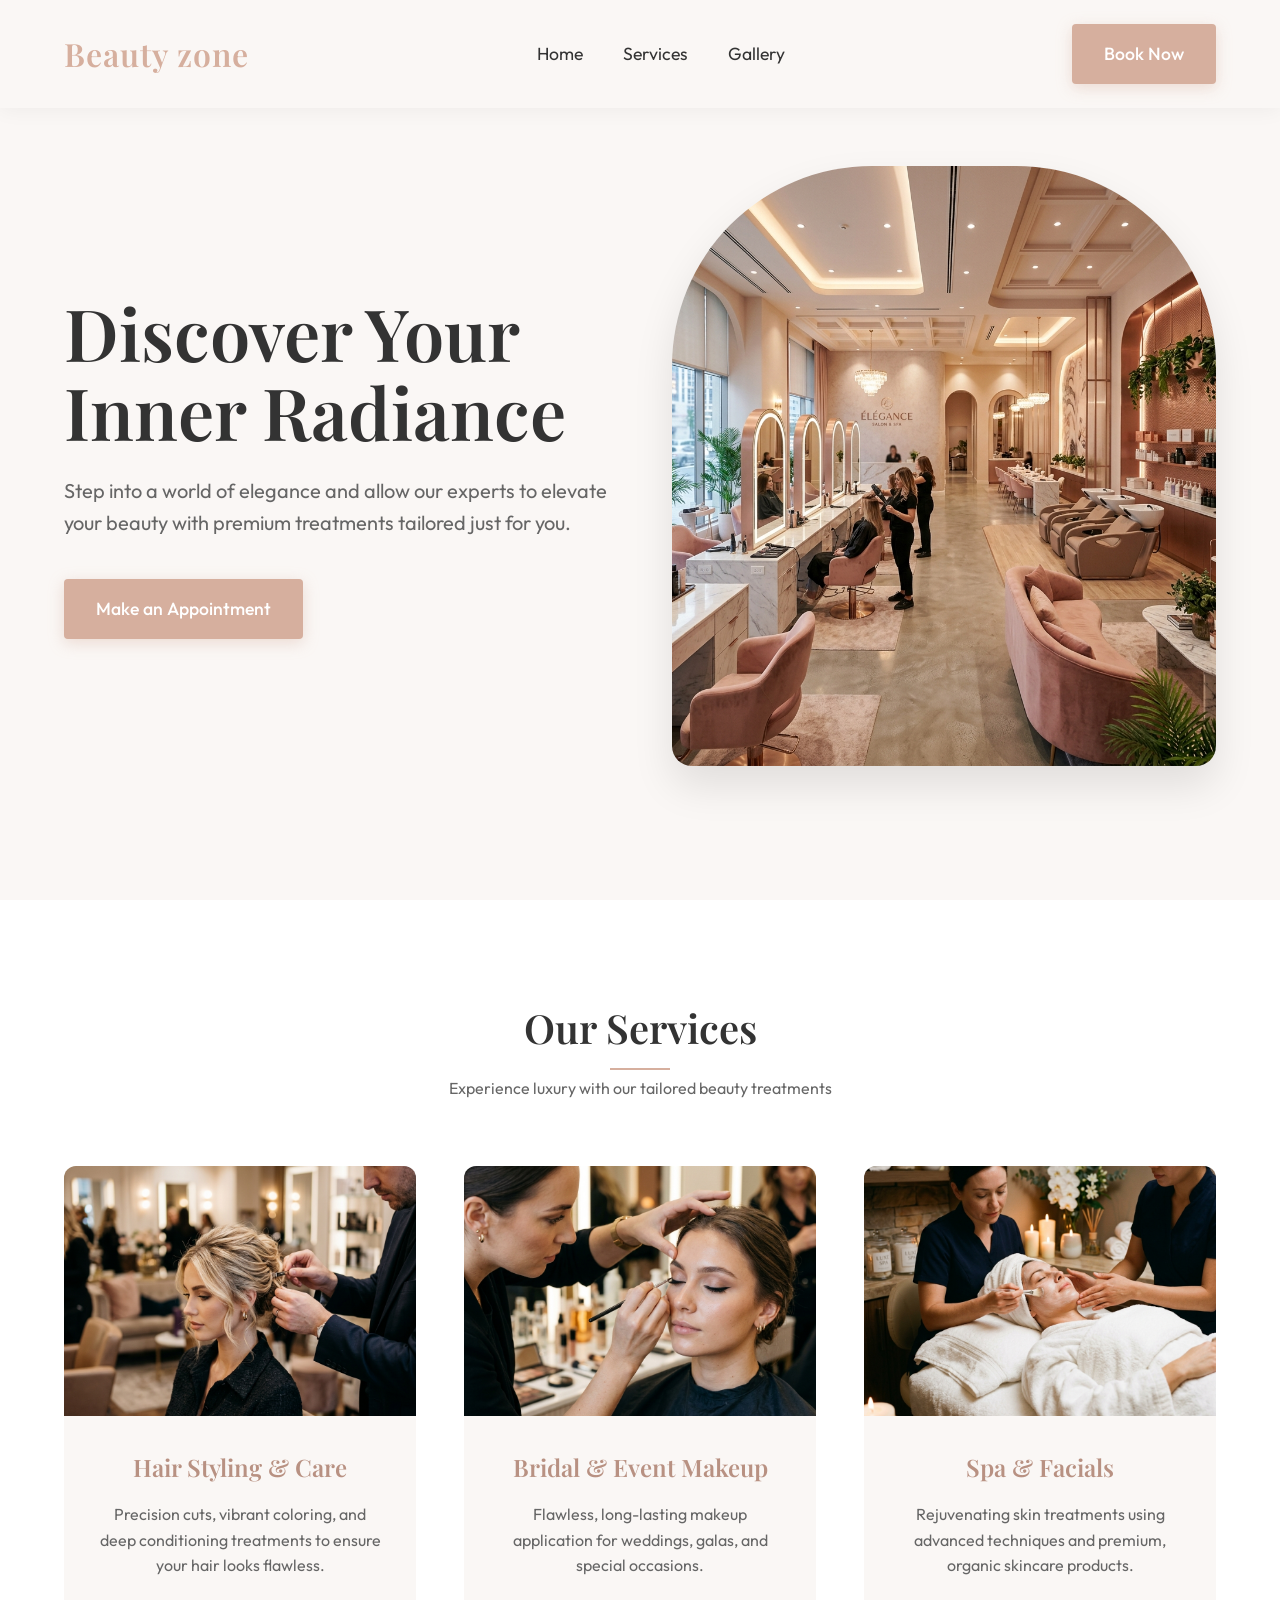
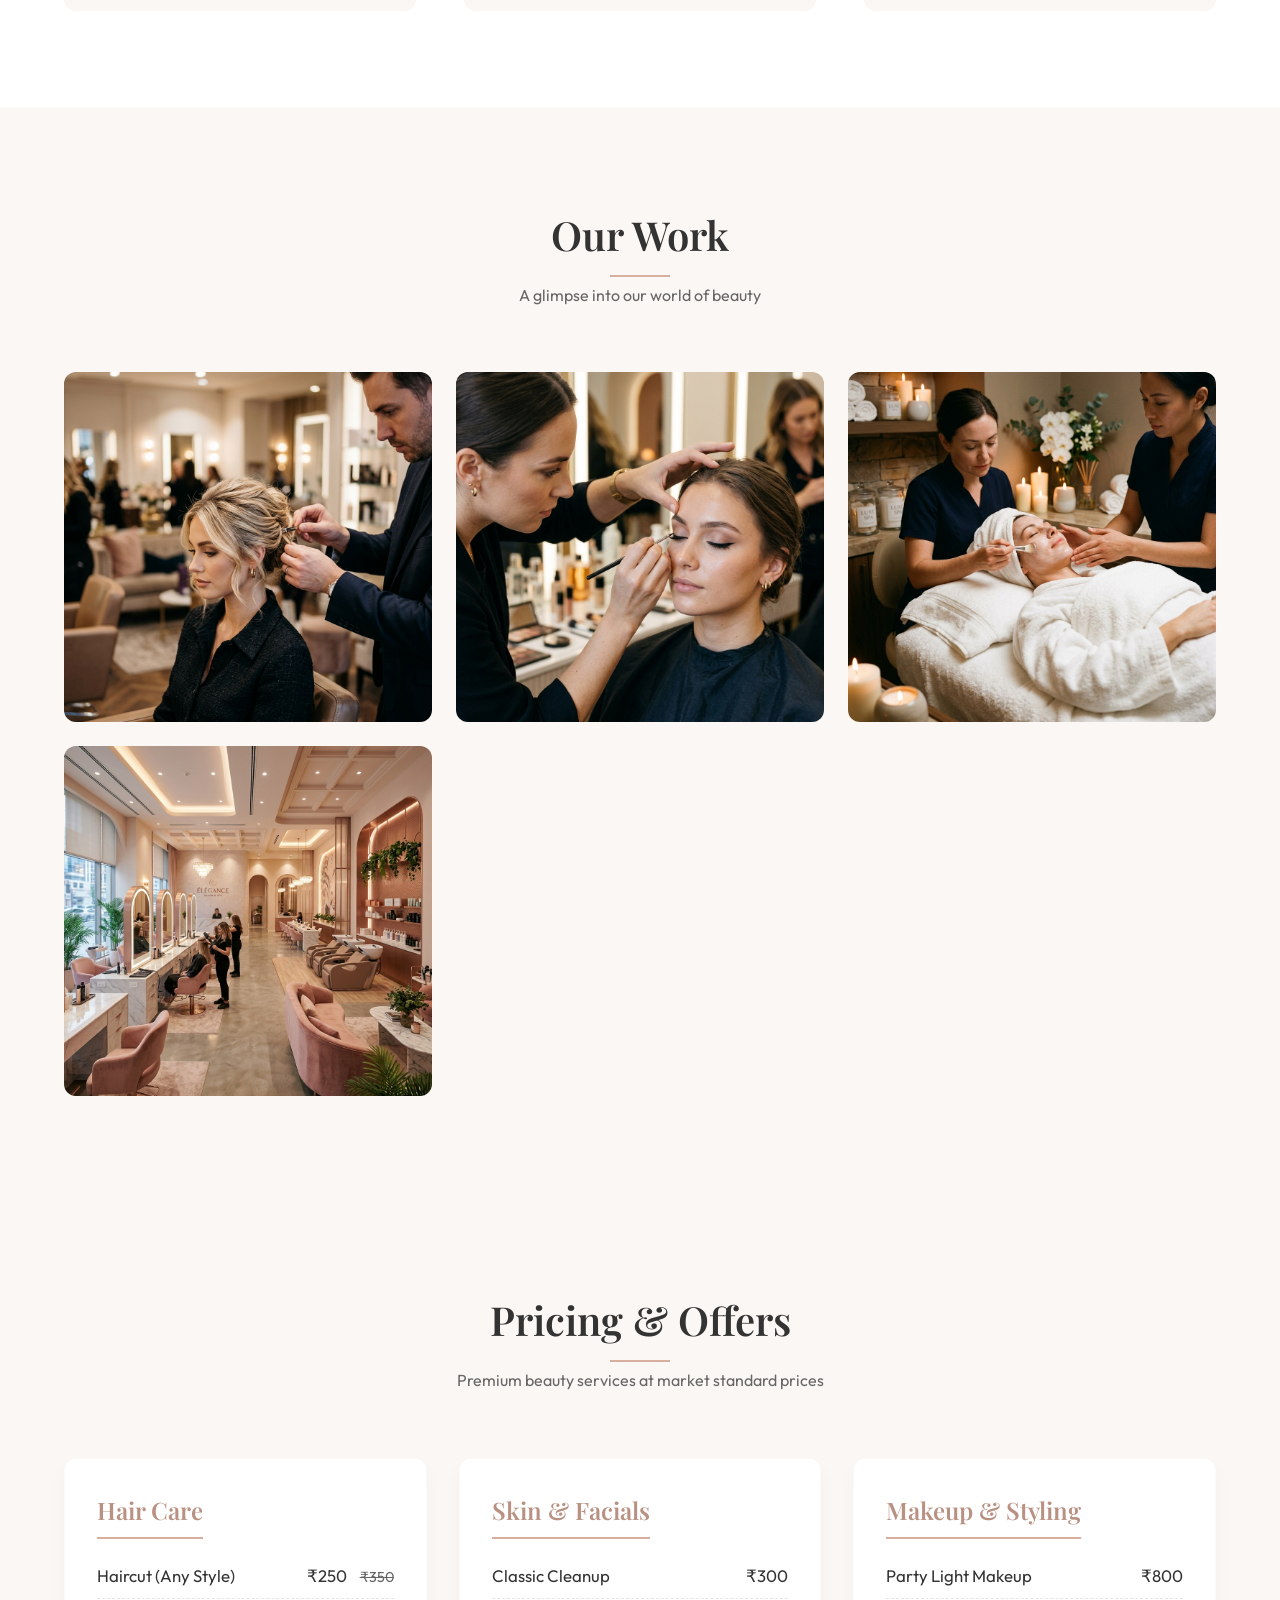
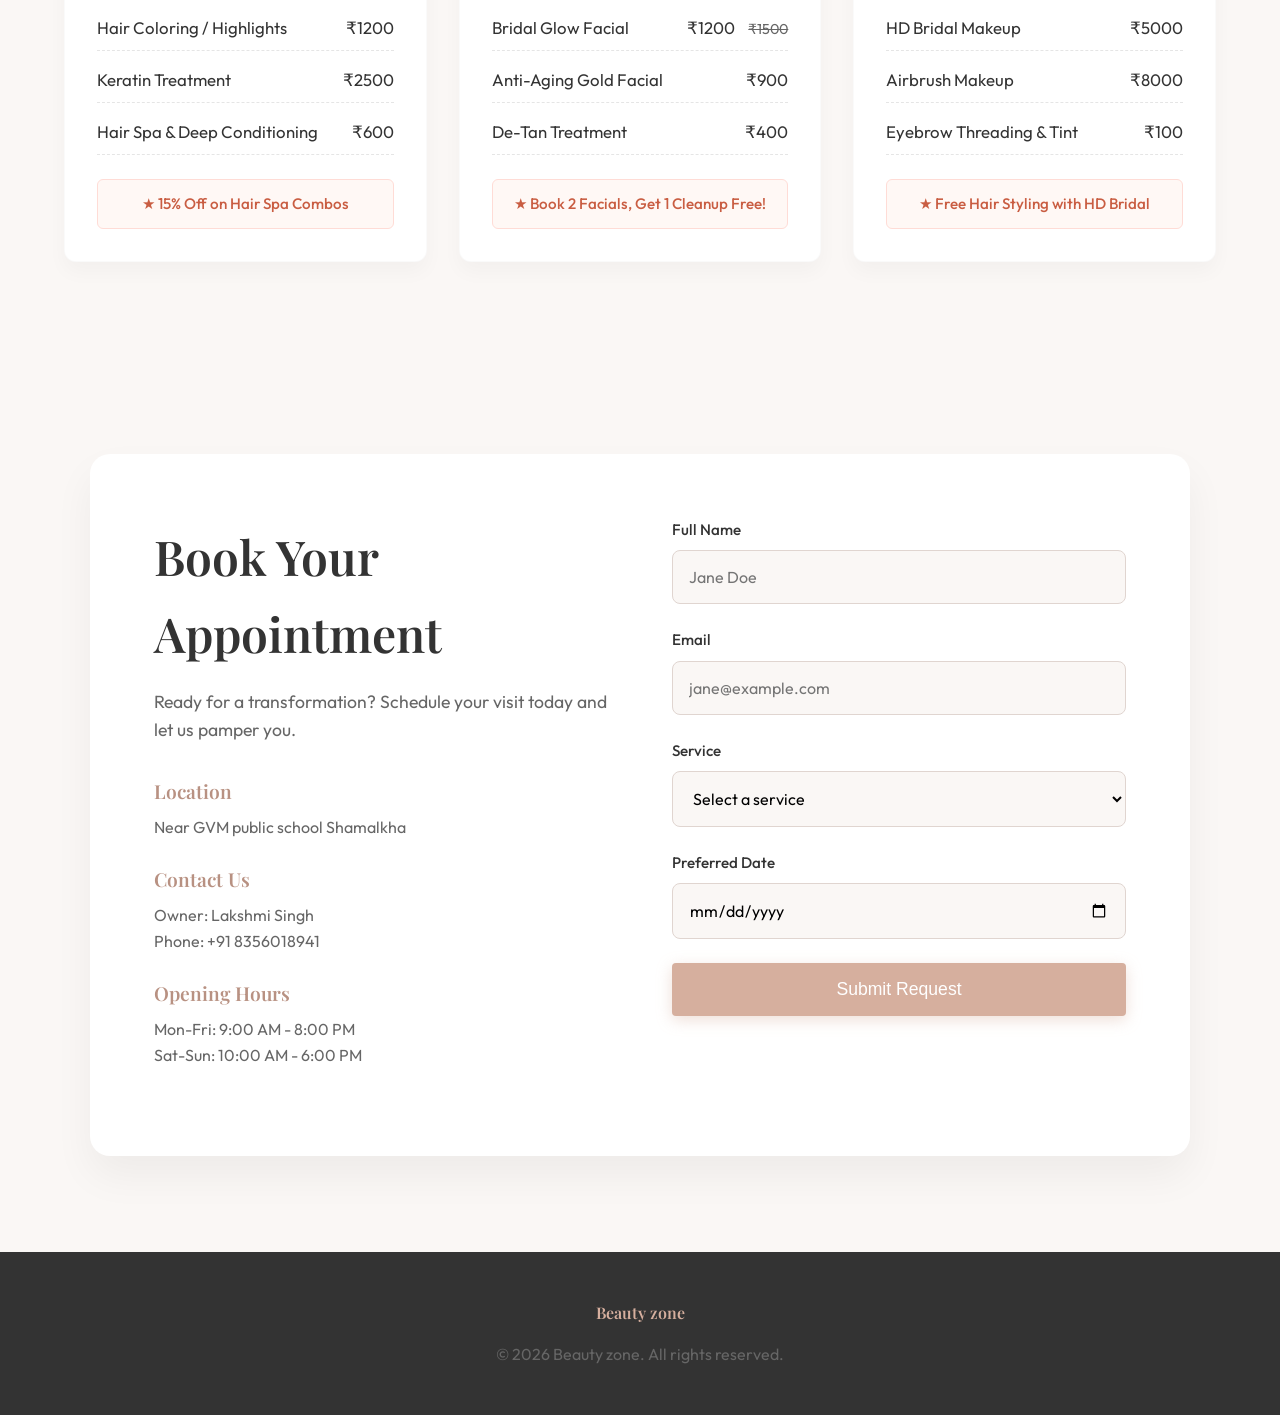
==== index.html @ b39329dd "first change" ====
<!DOCTYPE html>
<html lang="en">
<head>
    <meta charset="UTF-8">
    <meta name="viewport" content="width=device-width, initial-scale=1.0">
    <title>Beauty zone | Luxury Beauty Parlor</title>
    <meta name="description" content="Beauty zone is a premium beauty parlor offering world-class hair, makeup, and spa services in a luxurious, relaxing atmosphere.">
    <!-- Google Fonts -->
    <link rel="preconnect" href="https://fonts.googleapis.com">
    <link rel="preconnect" href="https://fonts.gstatic.com" crossorigin>
    <link href="https://fonts.googleapis.com/css2?family=Playfair+Display:wght@400;600;700&family=Outfit:wght@300;400;500;600&display=swap" rel="stylesheet">
    <link rel="stylesheet" href="styles.css">
</head>
<body>
    <!-- Navbar -->
    <header class="navbar">
        <div class="logo">Beauty zone</div>
        <nav>
            <ul class="nav-links">
                <li><a href="#home">Home</a></li>
                <li><a href="#services">Services</a></li>
                <li><a href="#gallery">Gallery</a></li>
            </ul>
        </nav>
        <a href="#booking" class="btn-primary">Book Now</a>
    </header>

    <!-- Hero Section -->
    <section id="home" class="hero">
        <div class="hero-content">
            <h1 class="fade-in">Discover Your <br> Inner Radiance</h1>
            <p class="fade-in delay-1">Step into a world of elegance and allow our experts to elevate your beauty with premium treatments tailored just for you.</p>
            <a href="#booking" class="btn-primary fade-in delay-2">Make an Appointment</a>
        </div>
        <div class="hero-image fade-in delay-3">
            <img src="assets/hero_parlor.png" alt="Luxurious Beauty Parlor Interior">
        </div>
    </section>

    <!-- Services Section -->
    <section id="services" class="services">
        <div class="section-title">
            <h2>Our Services</h2>
            <p>Experience luxury with our tailored beauty treatments</p>
        </div>
        
        <div class="services-grid">
            <div class="service-card">
                <div class="card-image">
                    <img src="assets/service_hair.png" alt="Hair Styling">
                </div>
                <div class="card-content">
                    <h3>Hair Styling & Care</h3>
                    <p>Precision cuts, vibrant coloring, and deep conditioning treatments to ensure your hair looks flawless.</p>
                </div>
            </div>

            <div class="service-card">
                <div class="card-image">
                    <img src="assets/service_makeup.png" alt="Professional Makeup">
                </div>
                <div class="card-content">
                    <h3>Bridal & Event Makeup</h3>
                    <p>Flawless, long-lasting makeup application for weddings, galas, and special occasions.</p>
                </div>
            </div>

            <div class="service-card">
                <div class="card-image">
                    <img src="assets/service_facial.png" alt="Spa & Facials">
                </div>
                <div class="card-content">
                    <h3>Spa & Facials</h3>
                    <p>Rejuvenating skin treatments using advanced techniques and premium, organic skincare products.</p>
                </div>
            </div>
        </div>
    </section>

    <!-- Gallery Section -->
    <section id="gallery" class="gallery">
        <div class="section-title">
            <h2>Our Work</h2>
            <p>A glimpse into our world of beauty</p>
        </div>
        <div class="gallery-grid">
            <div class="gallery-item"><img src="assets/service_hair.png" alt="Hair work 1"></div>
            <div class="gallery-item"><img src="assets/service_makeup.png" alt="Makeup work 1"></div>
            <div class="gallery-item"><img src="assets/service_facial.png" alt="Facial work 1"></div>
            <div class="gallery-item"><img src="assets/hero_parlor.png" alt="Parlor atmosphere"></div>
        </div>
    </section>

    <!-- Pricing Section -->
    <section id="pricing" class="pricing">
        <div class="section-title">
            <h2>Pricing & Offers</h2>
            <p>Premium beauty services at market standard prices</p>
        </div>
        
        <div class="pricing-container">
            <div class="pricing-card">
                <h3>Hair Care</h3>
                <ul class="price-list">
                    <li><span>Haircut (Any Style)</span> <span>₹250 <del>₹350</del></span></li>
                    <li><span>Hair Coloring / Highlights</span> <span>₹1200</span></li>
                    <li><span>Keratin Treatment</span> <span>₹2500</span></li>
                    <li><span>Hair Spa & Deep Conditioning</span> <span>₹600</span></li>
                </ul>
                <div class="offer">★ 15% Off on Hair Spa Combos</div>
            </div>

            <div class="pricing-card">
                <h3>Skin & Facials</h3>
                <ul class="price-list">
                    <li><span>Classic Cleanup</span> <span>₹300</span></li>
                    <li><span>Bridal Glow Facial</span> <span>₹1200 <del>₹1500</del></span></li>
                    <li><span>Anti-Aging Gold Facial</span> <span>₹900</span></li>
                    <li><span>De-Tan Treatment</span> <span>₹400</span></li>
                </ul>
                <div class="offer">★ Book 2 Facials, Get 1 Cleanup Free!</div>
            </div>

            <div class="pricing-card">
                <h3>Makeup & Styling</h3>
                <ul class="price-list">
                    <li><span>Party Light Makeup</span> <span>₹800</span></li>
                    <li><span>HD Bridal Makeup</span> <span>₹5000</span></li>
                    <li><span>Airbrush Makeup</span> <span>₹8000</span></li>
                    <li><span>Eyebrow Threading & Tint</span> <span>₹100</span></li>
                </ul>
                <div class="offer">★ Free Hair Styling with HD Bridal</div>
            </div>
        </div>
    </section>

    <!-- Booking Section -->
    <section id="booking" class="booking">
        <div class="booking-container">
            <div class="booking-info">
                <h2>Book Your <br> Appointment</h2>
                <p>Ready for a transformation? Schedule your visit today and let us pamper you.</p>
                
                <div class="info-block">
                    <h4>Location</h4>
                    <p>Near GVM public school Shamalkha</p>
                </div>
                
                <div class="info-block">
                    <h4>Contact Us</h4>
                    <p>Owner: Lakshmi Singh</p>
                    <p>Phone: +91 8356018941</p>
                </div>

                <div class="info-block">
                    <h4>Opening Hours</h4>
                    <p>Mon-Fri: 9:00 AM - 8:00 PM</p>
                    <p>Sat-Sun: 10:00 AM - 6:00 PM</p>
                </div>
            </div>
            
            <form class="booking-form" onsubmit="event.preventDefault(); alert('Booking requested!');">
                <div class="form-group">
                    <label for="name">Full Name</label>
                    <input type="text" id="name" required placeholder="Jane Doe">
                </div>
                <div class="form-group">
                    <label for="email">Email</label>
                    <input type="email" id="email" required placeholder="jane@example.com">
                </div>
                <div class="form-group">
                    <label for="service">Service</label>
                    <select id="service" required>
                        <option value="">Select a service</option>
                        <option value="hair">Hair Styling</option>
                        <option value="makeup">Makeup Artistry</option>
                        <option value="facial">Spa & Facial</option>
                    </select>
                </div>
                <div class="form-group">
                    <label for="date">Preferred Date</label>
                    <input type="date" id="date" required>
                </div>
                <button type="submit" class="btn-primary btn-full">Submit Request</button>
            </form>
        </div>
    </section>

    <!-- Footer -->
    <footer>
        <div class="footer-content">
            <div class="logo">Beauty zone</div>
            <p>&copy; 2026 Beauty zone. All rights reserved.</p>
        </div>
    </footer>

    <script src="script.js"></script>
</body>
</html>
---- styles.css ----
:root {
    --bg-color: #faf7f5;
    --text-primary: #333333;
    --text-secondary: #666666;
    --accent-color: #d6af9e; /* Elegant blush / rose gold */
    --accent-dark: #b89182;
    --white: #ffffff;
    --font-heading: 'Playfair Display', serif;
    --font-body: 'Outfit', sans-serif;
    --transition: all 0.4s cubic-bezier(0.25, 0.8, 0.25, 1);
}

* {
    margin: 0;
    padding: 0;
    box-sizing: border-box;
}

html {
    scroll-behavior: smooth;
    font-size: 16px;
}

body {
    font-family: var(--font-body);
    background-color: var(--bg-color);
    color: var(--text-primary);
    line-height: 1.6;
    overflow-x: hidden;
}

h1, h2, h3, h4, .logo {
    font-family: var(--font-heading);
    font-weight: 600;
}

p {
    color: var(--text-secondary);
}

a {
    text-decoration: none;
    color: inherit;
    transition: var(--transition);
}

img {
    max-width: 100%;
    height: auto;
    object-fit: cover;
    display: block;
}

/* Utilities */
.btn-primary {
    display: inline-block;
    background-color: var(--accent-color);
    color: var(--white);
    padding: 1rem 2rem;
    font-size: 1.1rem;
    font-weight: 500;
    border: none;
    border-radius: 4px;
    cursor: pointer;
    transition: var(--transition);
    text-align: center;
    box-shadow: 0 4px 15px rgba(214, 175, 158, 0.4);
}

.btn-primary:hover {
    background-color: var(--accent-dark);
    transform: translateY(-2px);
    box-shadow: 0 6px 20px rgba(214, 175, 158, 0.6);
}

.btn-full {
    width: 100%;
}

.section-title {
    text-align: center;
    margin-bottom: 4rem;
}

.section-title h2 {
    font-size: 2.5rem;
    margin-bottom: 1rem;
    position: relative;
    display: inline-block;
}

.section-title h2::after {
    content: '';
    position: absolute;
    bottom: -10px;
    left: 50%;
    transform: translateX(-50%);
    width: 60px;
    height: 2px;
    background-color: var(--accent-color);
}

section {
    padding: 6rem 5%;
}

/* Navbar */
.navbar {
    display: flex;
    justify-content: space-between;
    align-items: center;
    padding: 1.5rem 5%;
    position: fixed;
    top: 0;
    left: 0;
    width: 100%;
    background-color: rgba(250, 247, 245, 0.95);
    backdrop-filter: blur(10px);
    z-index: 1000;
    box-shadow: 0 2px 20px rgba(0, 0, 0, 0.05);
    transition: var(--transition);
}

.navbar .logo {
    font-size: 2rem;
    color: var(--accent-color);
    letter-spacing: 1px;
}

.nav-links {
    list-style: none;
    display: flex;
    gap: 2.5rem;
}

.nav-links a {
    font-size: 1.1rem;
    font-weight: 400;
    position: relative;
}

.nav-links a::after {
    content: '';
    position: absolute;
    width: 0;
    height: 2px;
    bottom: -5px;
    left: 0;
    background-color: var(--accent-color);
    transition: var(--transition);
}

.nav-links a:hover::after {
    width: 100%;
}

/* Hero Section */
.hero {
    min-height: 100vh;
    display: flex;
    align-items: center;
    justify-content: space-between;
    padding-top: 8rem;
    gap: 4rem;
}

.hero-content {
    flex: 1;
    max-width: 600px;
}

.hero-content h1 {
    font-size: 4.5rem;
    line-height: 1.1;
    margin-bottom: 1.5rem;
    color: var(--text-primary);
}

.hero-content p {
    font-size: 1.25rem;
    margin-bottom: 2.5rem;
}

.hero-image {
    flex: 1;
    height: 600px;
    border-radius: 200px 200px 20px 20px;
    overflow: hidden;
    box-shadow: 0 20px 40px rgba(0,0,0,0.1);
}

.hero-image img {
    width: 100%;
    height: 100%;
}

/* Services */
.services {
    background-color: var(--white);
}

.services-grid {
    display: grid;
    grid-template-columns: repeat(auto-fit, minmax(300px, 1fr));
    gap: 3rem;
    max-width: 1200px;
    margin: 0 auto;
}

.service-card {
    background: var(--bg-color);
    border-radius: 12px;
    overflow: hidden;
    transition: var(--transition);
    opacity: 0;
    transform: translateY(40px);
}

.service-card.visible {
    opacity: 1;
    transform: translateY(0);
}

.service-card:hover {
    transform: translateY(-10px);
    box-shadow: 0 15px 30px rgba(0,0,0,0.08);
}

.card-image {
    height: 250px;
    overflow: hidden;
}

.card-image img {
    width: 100%;
    height: 100%;
    transition: transform 0.6s ease;
}

.service-card:hover .card-image img {
    transform: scale(1.05);
}

.card-content {
    padding: 2rem;
    text-align: center;
}

.card-content h3 {
    font-size: 1.5rem;
    margin-bottom: 1rem;
    color: var(--accent-dark);
}

/* Gallery */
.gallery-grid {
    display: grid;
    grid-template-columns: repeat(auto-fit, minmax(280px, 1fr));
    gap: 1.5rem;
    max-width: 1200px;
    margin: 0 auto;
}

.gallery-item {
    height: 350px;
    border-radius: 12px;
    overflow: hidden;
    position: relative;
    cursor: pointer;
    opacity: 0;
    transform: translateY(40px);
}

.gallery-item.visible {
    opacity: 1;
    transform: translateY(0);
    transition: all 0.6s ease;
}

.gallery-item::after {
    content: '';
    position: absolute;
    inset: 0;
    background: rgba(0,0,0,0.2);
    opacity: 0;
    transition: var(--transition);
}

.gallery-item:hover::after {
    opacity: 1;
}

.gallery-item img {
    width: 100%;
    height: 100%;
    transition: transform 0.6s ease;
}

.gallery-item:hover img {
    transform: scale(1.1);
}

/* Booking */
.booking-container {
    display: flex;
    gap: 4rem;
    max-width: 1100px;
    margin: 0 auto;
    background: var(--white);
    padding: 4rem;
    border-radius: 20px;
    box-shadow: 0 20px 40px rgba(0,0,0,0.05);
}

.booking-info {
    flex: 1;
}

.booking-info h2 {
    font-size: 3rem;
    margin-bottom: 1rem;
}

.booking-info > p {
    margin-bottom: 2rem;
    font-size: 1.1rem;
}

.info-block {
    margin-bottom: 1.5rem;
}

.info-block h4 {
    font-size: 1.2rem;
    color: var(--accent-dark);
    margin-bottom: 0.5rem;
}

.booking-form {
    flex: 1;
    display: flex;
    flex-direction: column;
    gap: 1.5rem;
}

.form-group {
    display: flex;
    flex-direction: column;
    gap: 0.5rem;
}

.form-group label {
    font-size: 0.95rem;
    font-weight: 500;
}

.form-group input, .form-group select {
    padding: 1rem;
    border: 1px solid #e0d5d0;
    border-radius: 8px;
    font-family: var(--font-body);
    font-size: 1rem;
    background: var(--bg-color);
    outline: none;
    transition: var(--transition);
}

.form-group input:focus, .form-group select:focus {
    border-color: var(--accent-color);
    box-shadow: 0 0 0 3px rgba(214, 175, 158, 0.2);
}

/* Pricing Section */
.pricing {
    background-color: var(--bg-color);
}
.pricing-container {
    display: grid;
    grid-template-columns: repeat(auto-fit, minmax(300px, 1fr));
    gap: 2rem;
    max-width: 1200px;
    margin: 0 auto;
}
.pricing-card {
    background: var(--white);
    padding: 2rem;
    border-radius: 12px;
    box-shadow: 0 10px 20px rgba(0,0,0,0.03);
    border: 1px solid rgba(0,0,0,0.02);
    transition: var(--transition);
}
.pricing-card:hover {
    transform: translateY(-5px);
    box-shadow: 0 15px 30px rgba(0,0,0,0.08);
}
.pricing-card h3 {
    font-size: 1.5rem;
    color: var(--accent-dark);
    margin-bottom: 1.5rem;
    border-bottom: 2px solid var(--accent-color);
    padding-bottom: 0.5rem;
    display: inline-block;
}
.price-list {
    list-style: none;
    margin-bottom: 1.5rem;
}
.price-list li {
    display: flex;
    justify-content: space-between;
    margin-bottom: 1rem;
    font-size: 1.05rem;
    border-bottom: 1px dashed rgba(0,0,0,0.1);
    padding-bottom: 0.5rem;
}
.price-list li del {
    font-size: 0.9rem;
    color: var(--text-secondary);
    margin-left: 10px;
}
.offer {
    background: #fff8f5;
    color: #c95d42;
    padding: 0.75rem;
    border-radius: 6px;
    font-weight: 500;
    font-size: 0.95rem;
    text-align: center;
    border: 1px solid #ffdcd6;
}

/* Footer */
footer {
    background: var(--text-primary);
    color: var(--white);
    padding: 3rem 5%;
    text-align: center;
}

footer .logo {
    color: var(--accent-color);
    margin-bottom: 1rem;
}

/* Animations */
.fade-in {
    opacity: 0;
    transform: translateY(30px);
    transition: opacity 0.8s ease, transform 0.8s ease;
}

.fade-in.visible {
    opacity: 1;
    transform: translateY(0);
}

.delay-1 { transition-delay: 0.2s; }
.delay-2 { transition-delay: 0.4s; }
.delay-3 { transition-delay: 0.6s; }

/* Responsive Design */
@media (max-width: 900px) {
    .hero {
        flex-direction: column;
        text-align: center;
        padding-top: 10rem;
    }
    
    .hero-content h1 {
        font-size: 3.5rem;
    }
    
    .hero-image {
        width: 100%;
        height: 400px;
        border-radius: 20px;
    }
    
    .booking-container {
        flex-direction: column;
        padding: 2rem;
    }
}

@media (max-width: 600px) {
    .nav-links {
        display: none; /* In a real app we'd add a hamburger menu */
    }
    
    .section-title h2 {
        font-size: 2rem;
    }
}
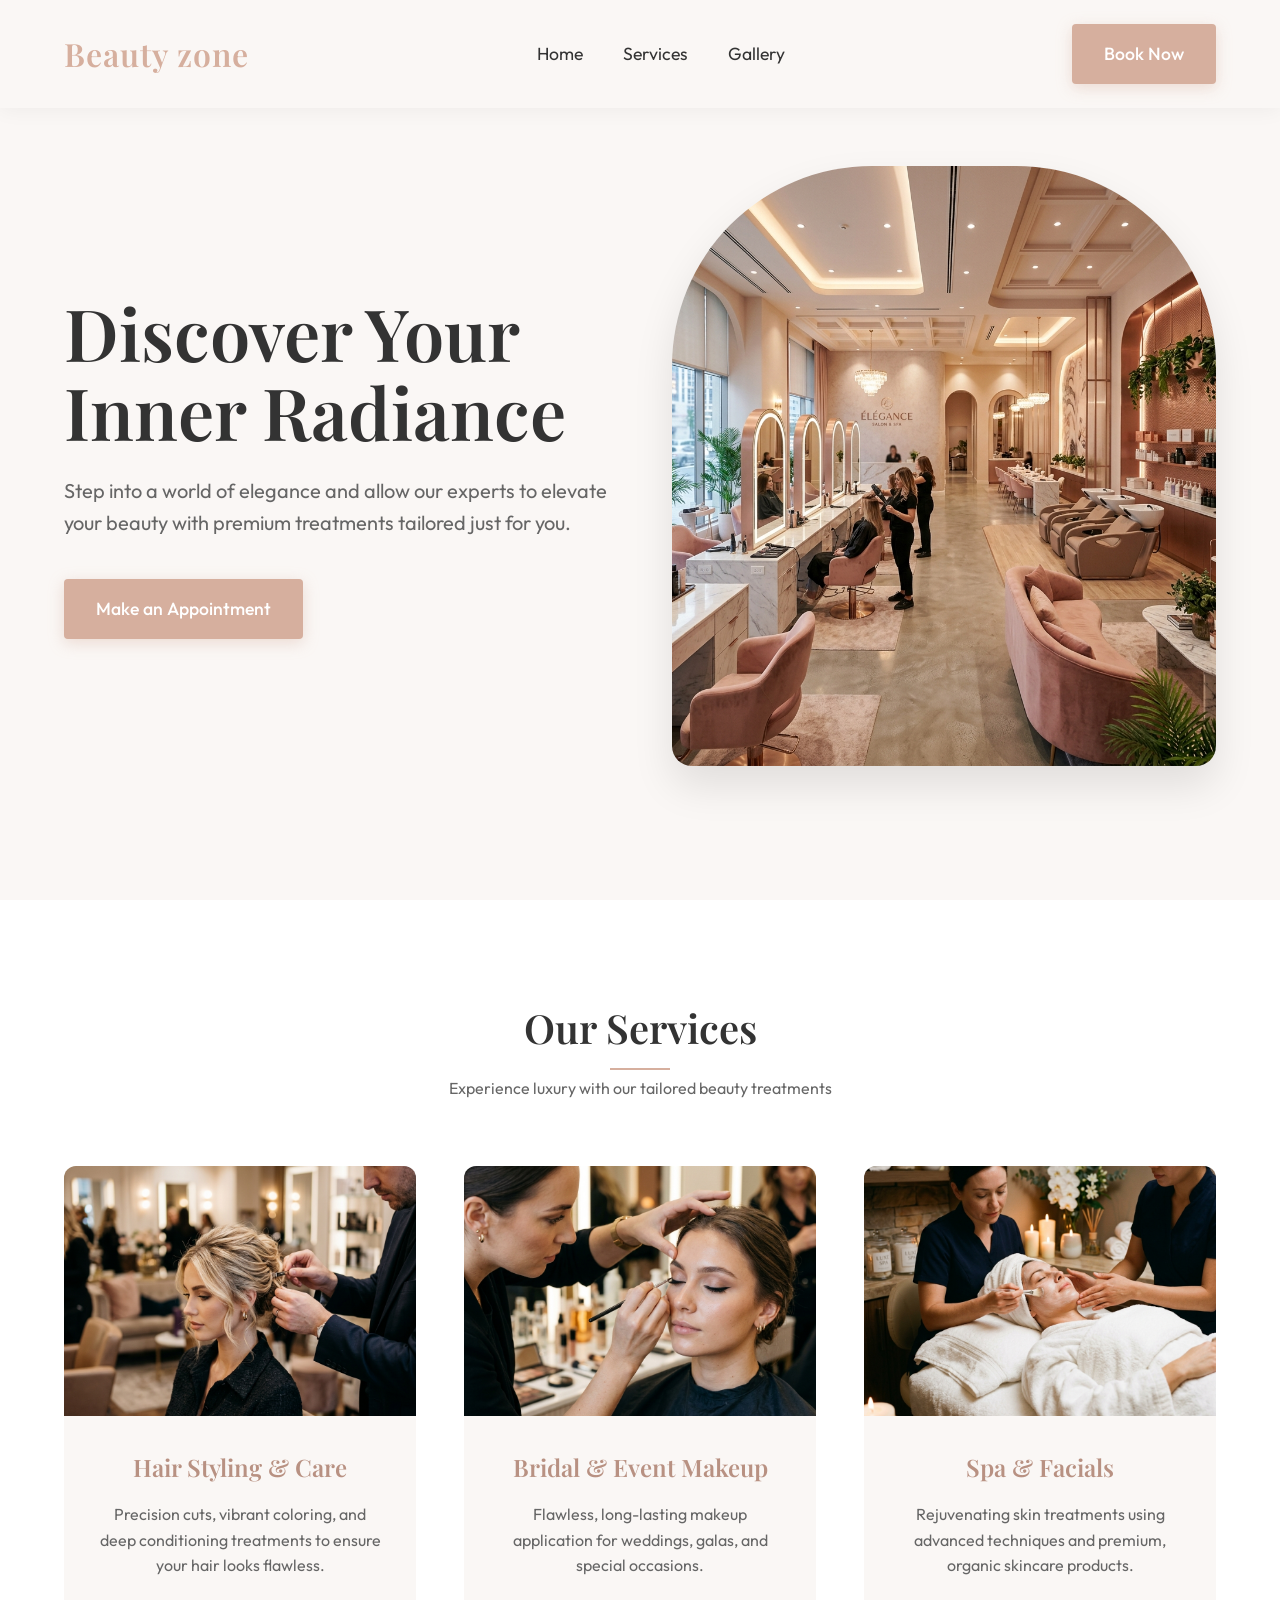
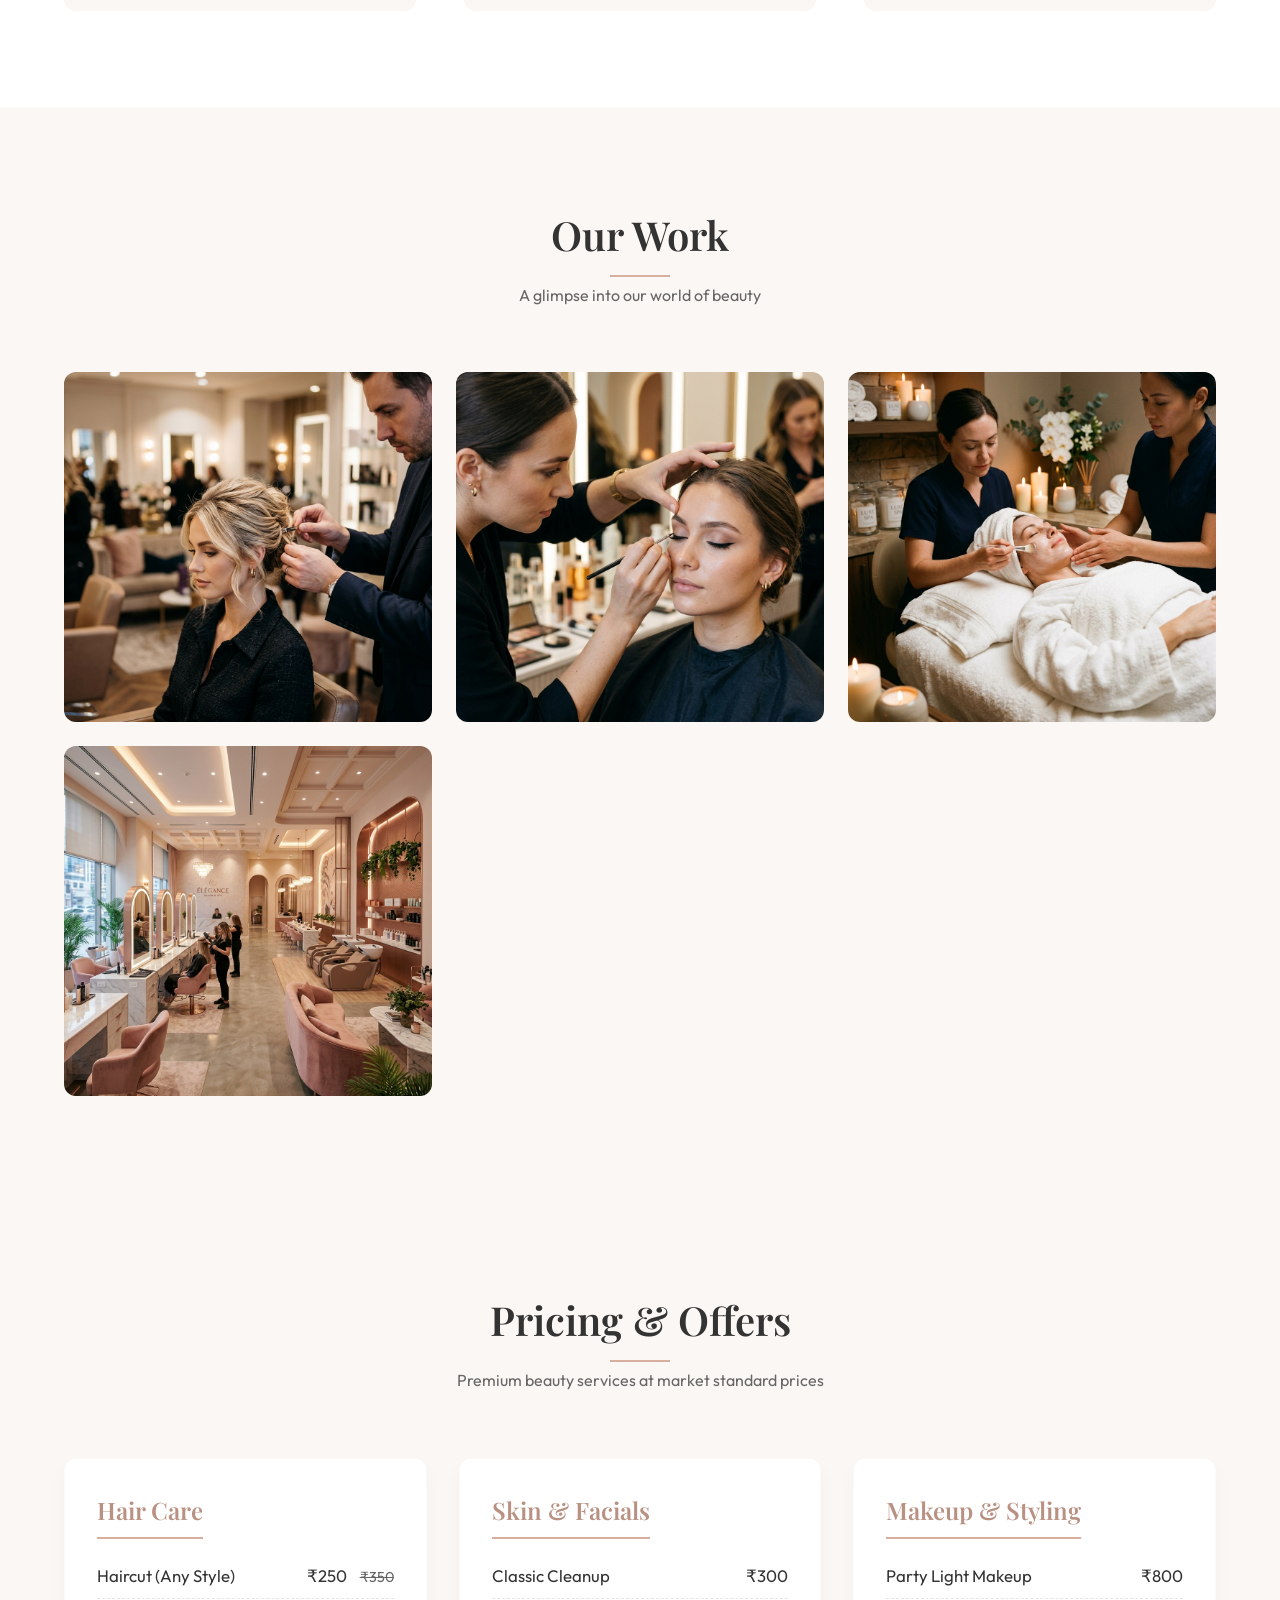
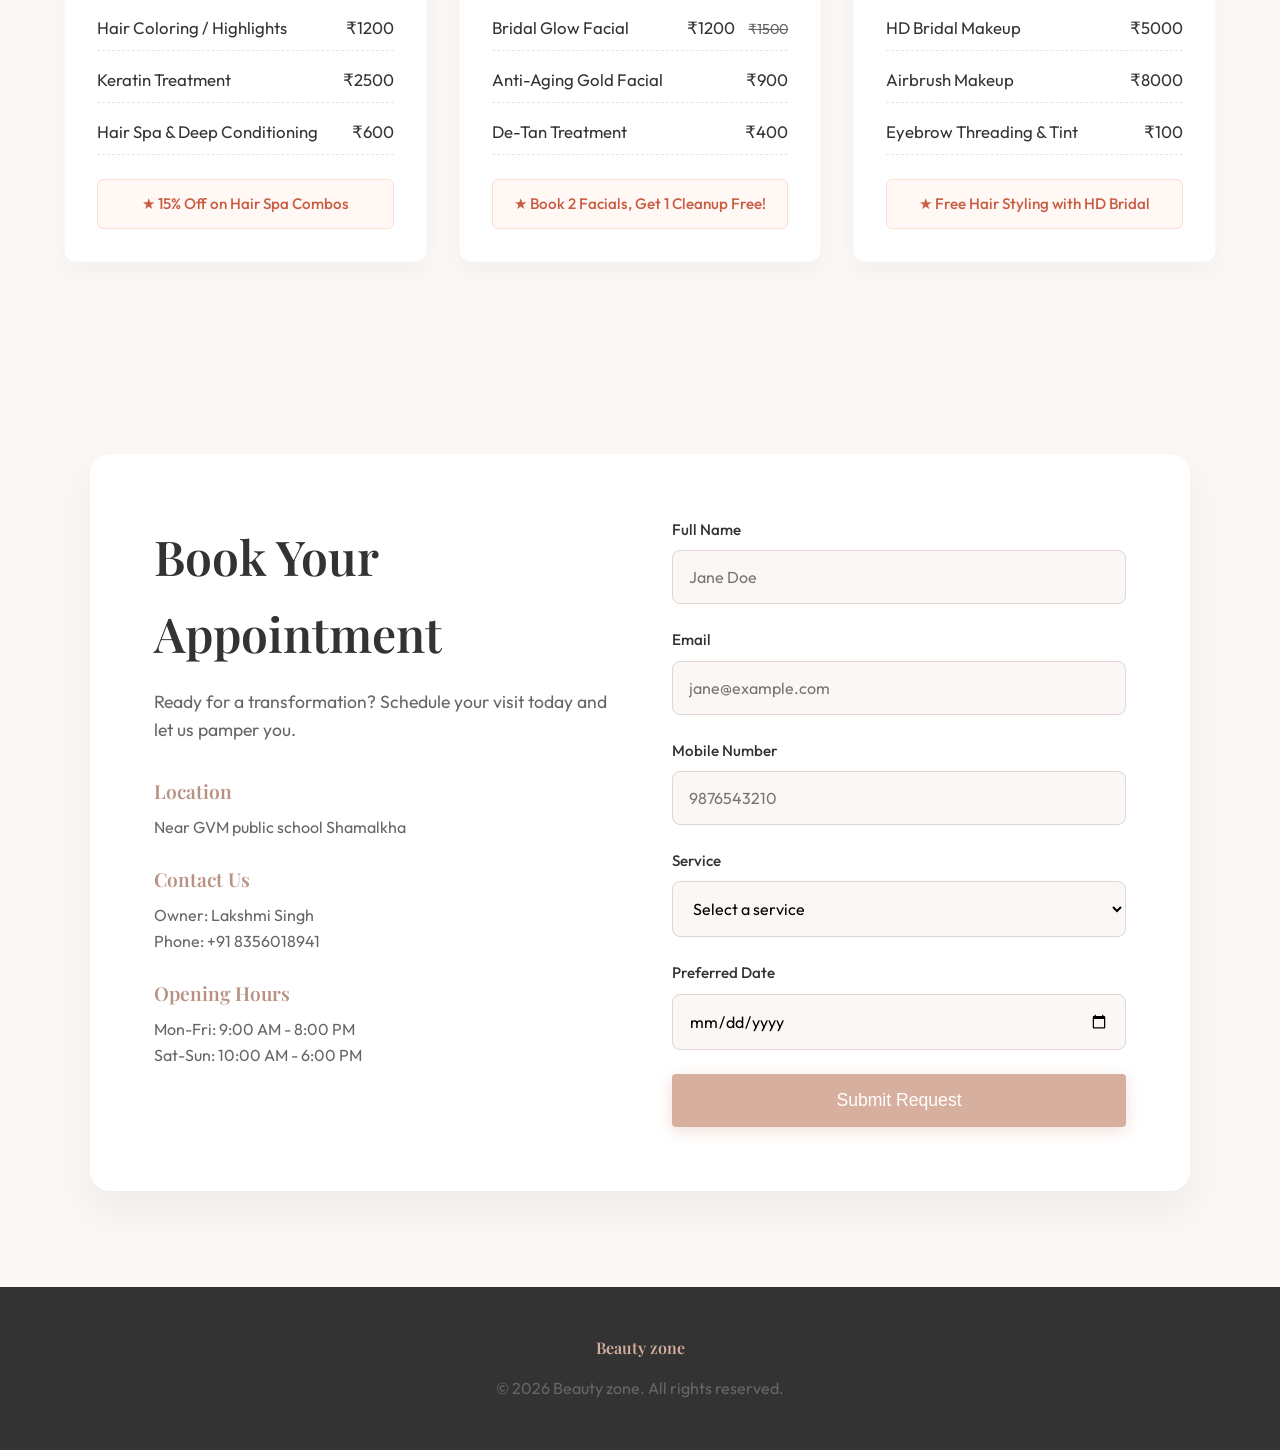
==== commit a2eeac26: "third change" ====
--- a/index.html
+++ b/index.html
@@ -159,7 +159,7 @@
                 </div>
             </div>
             
-            <form class="booking-form" onsubmit="event.preventDefault(); alert('Booking requested!');">
+            <form class="booking-form" id="bookingForm">
                 <div class="form-group">
                     <label for="name">Full Name</label>
                     <input type="text" id="name" required placeholder="Jane Doe">
@@ -167,6 +167,10 @@
                 <div class="form-group">
                     <label for="email">Email</label>
                     <input type="email" id="email" required placeholder="jane@example.com">
+                </div>
+                <div class="form-group">
+                    <label for="mobile">Mobile Number</label>
+                    <input type="tel" id="mobile" required placeholder="9876543210" pattern="[0-9]{10}">
                 </div>
                 <div class="form-group">
                     <label for="service">Service</label>
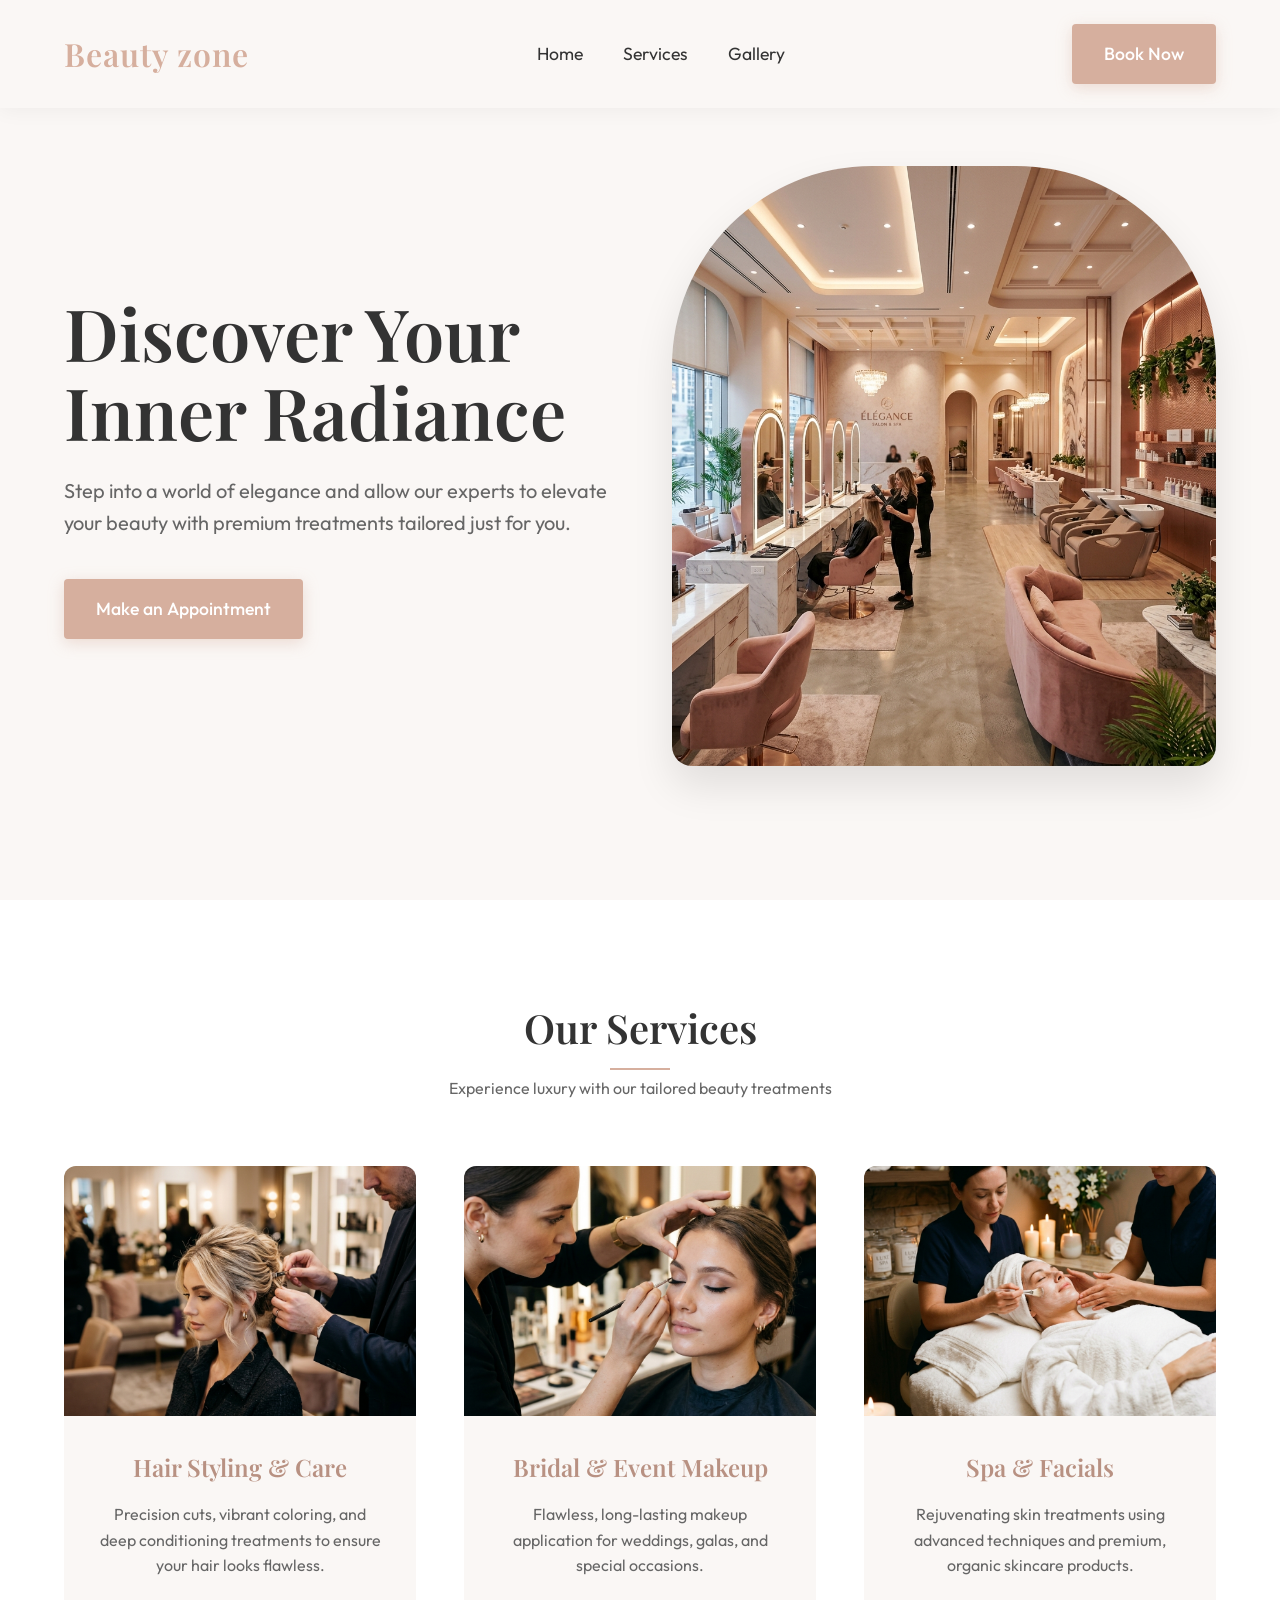
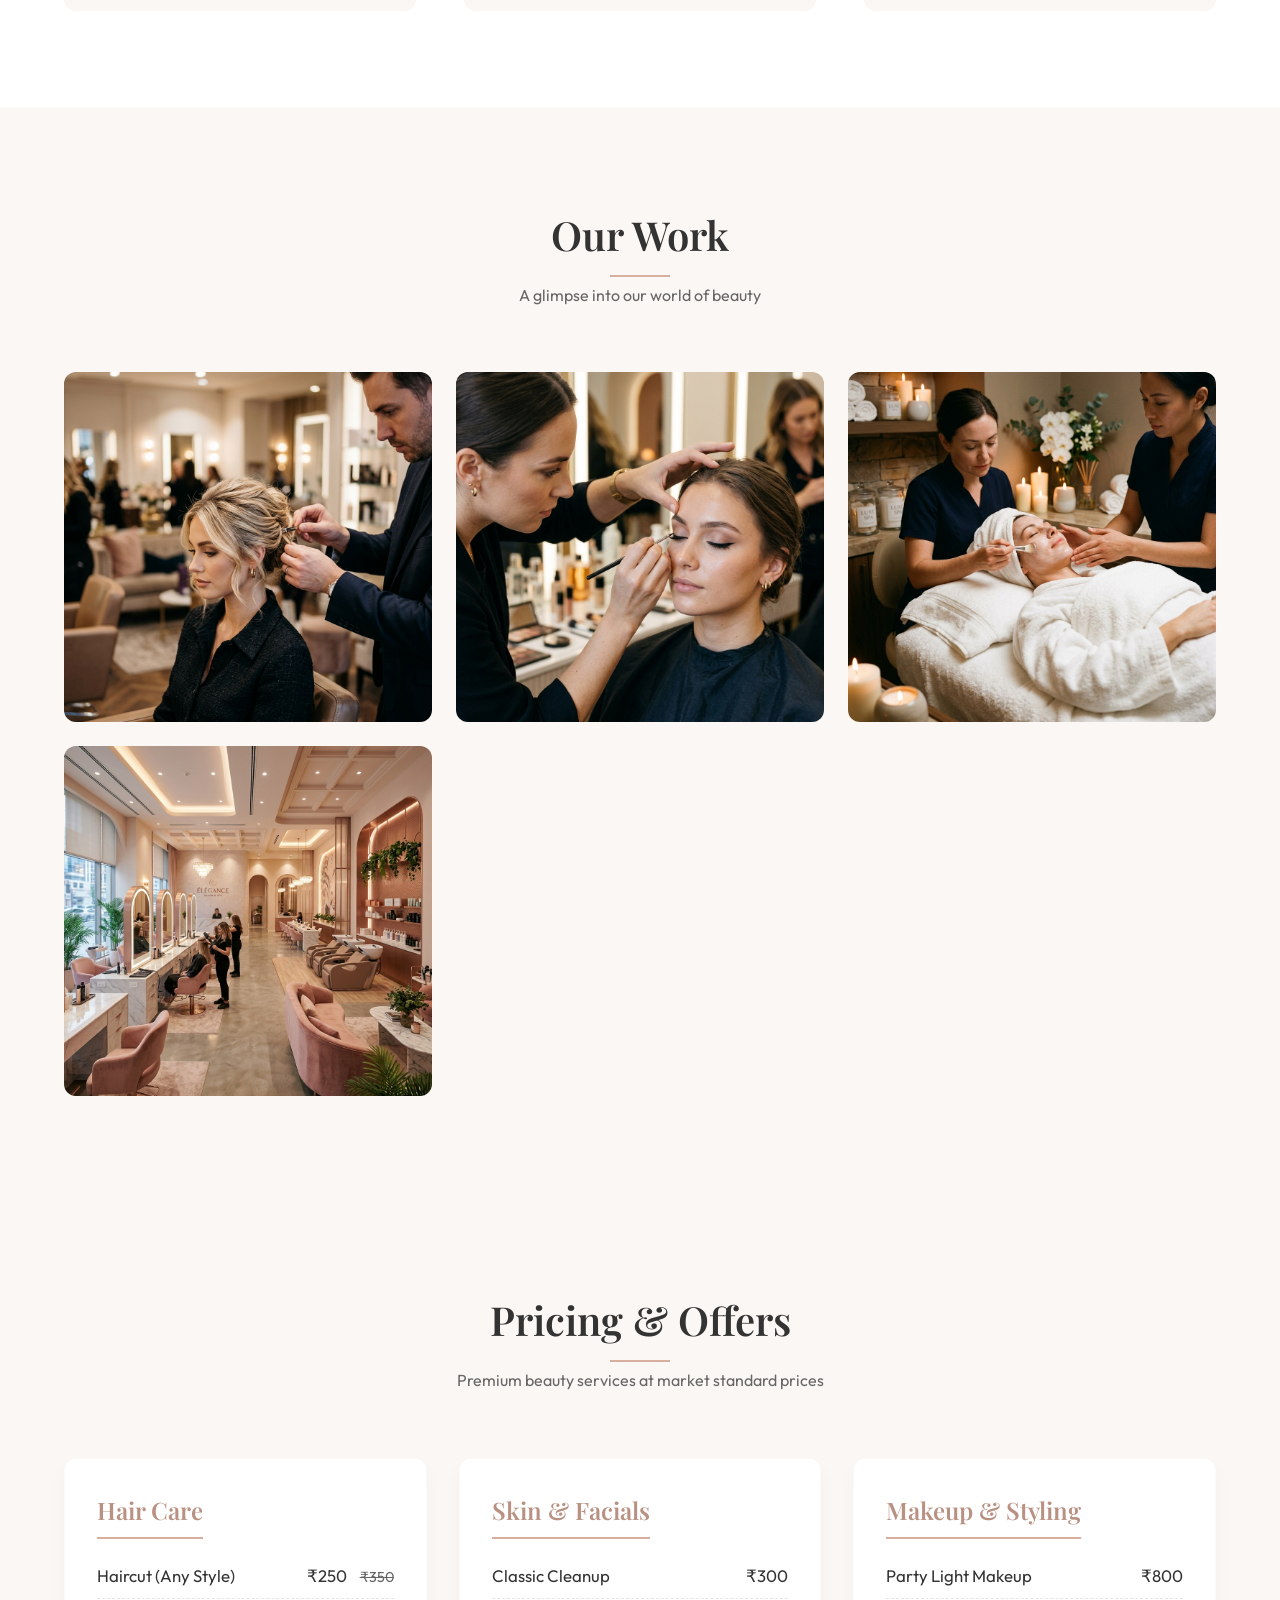
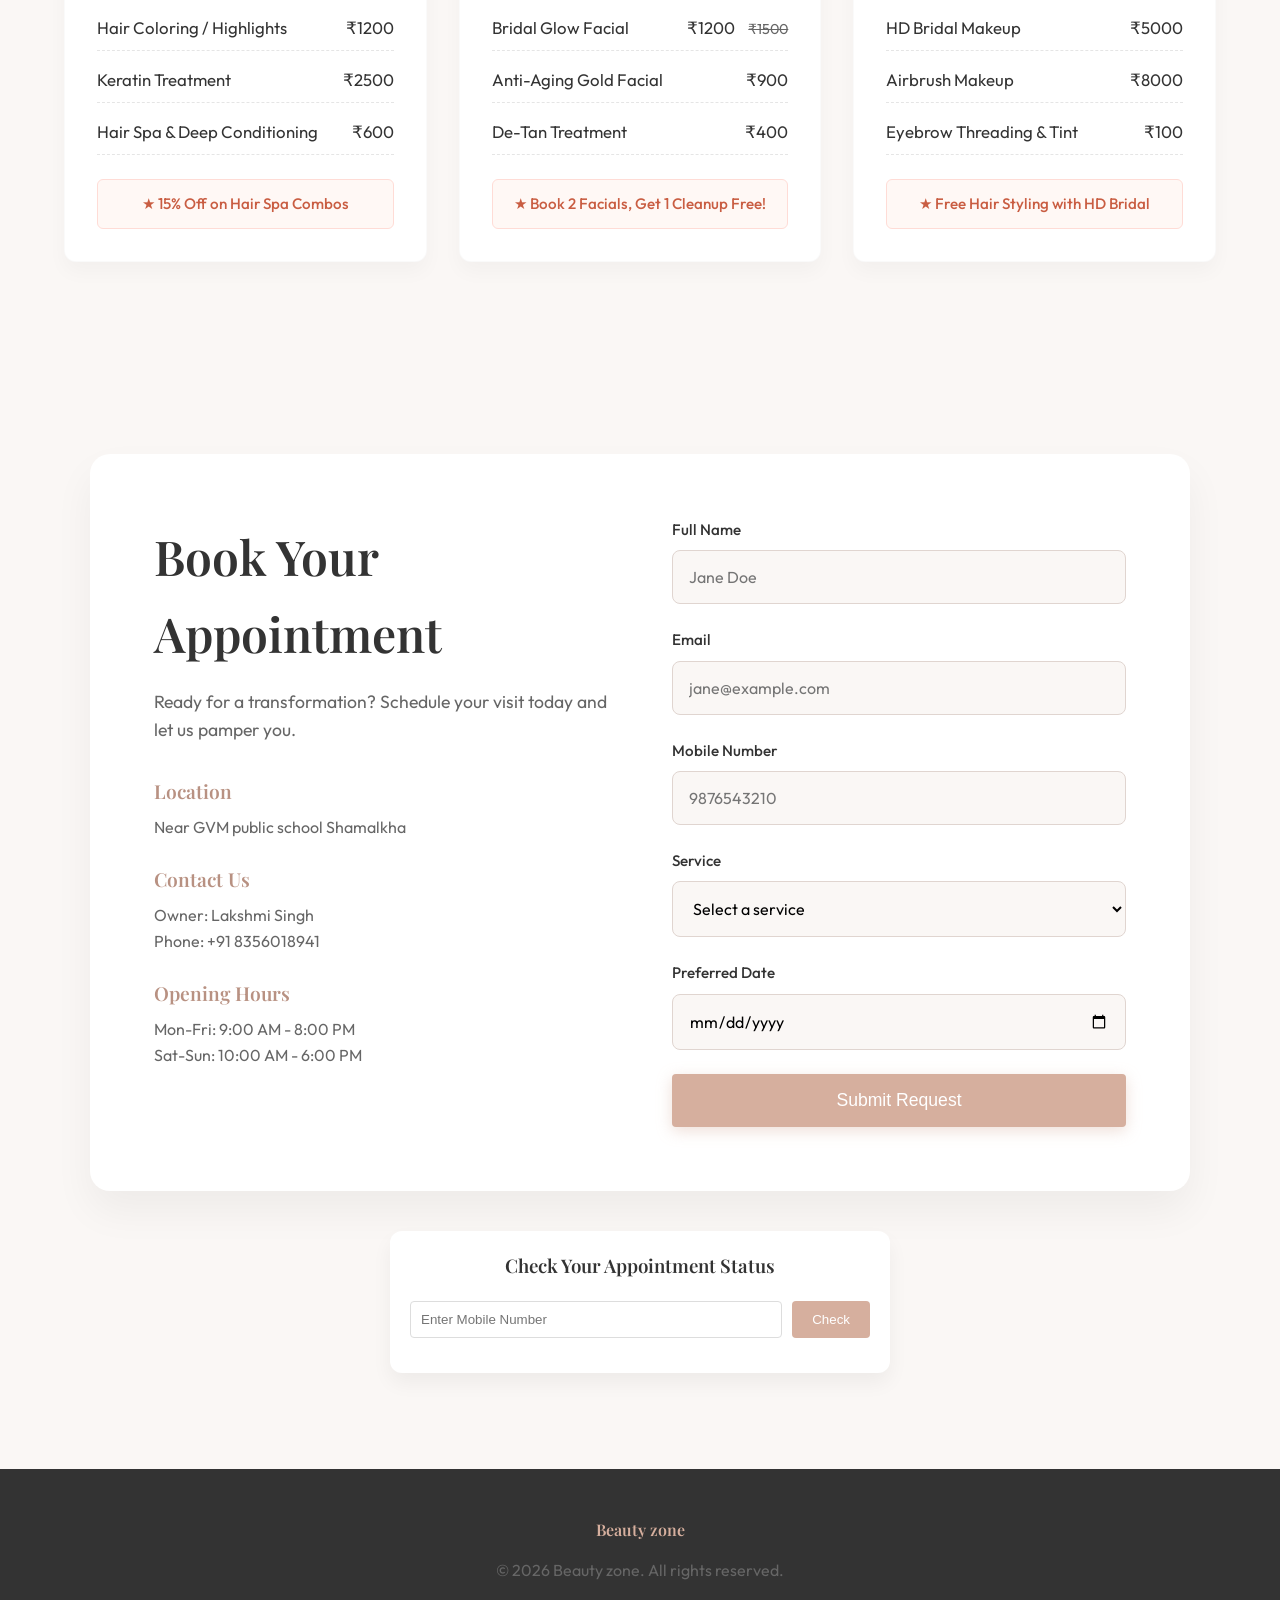
==== commit 71ac7334: "fourth change" ====
--- a/index.html
+++ b/index.html
@@ -188,6 +188,15 @@
                 <button type="submit" class="btn-primary btn-full">Submit Request</button>
             </form>
         </div>
+        
+        <div class="status-checker" style="max-width: 500px; margin: 40px auto 0; padding: 20px; background: white; border-radius: 12px; box-shadow: 0 10px 20px rgba(0,0,0,0.05); text-align: center;">
+            <h3 style="margin-bottom: 20px;">Check Your Appointment Status</h3>
+            <div style="display: flex; gap: 10px;">
+                <input type="tel" id="checkMobile" placeholder="Enter Mobile Number" style="flex:1; padding:10px; border:1px solid #ddd; border-radius:4px;" required>
+                <button onclick="checkBookingStatus()" style="padding:10px 20px; background:var(--accent-color); color:white; border:none; border-radius:4px; cursor:pointer;">Check</button>
+            </div>
+            <div id="statusResult" style="margin-top: 15px; font-weight: bold; color: var(--text-primary);"></div>
+        </div>
     </section>
 
     <!-- Footer -->
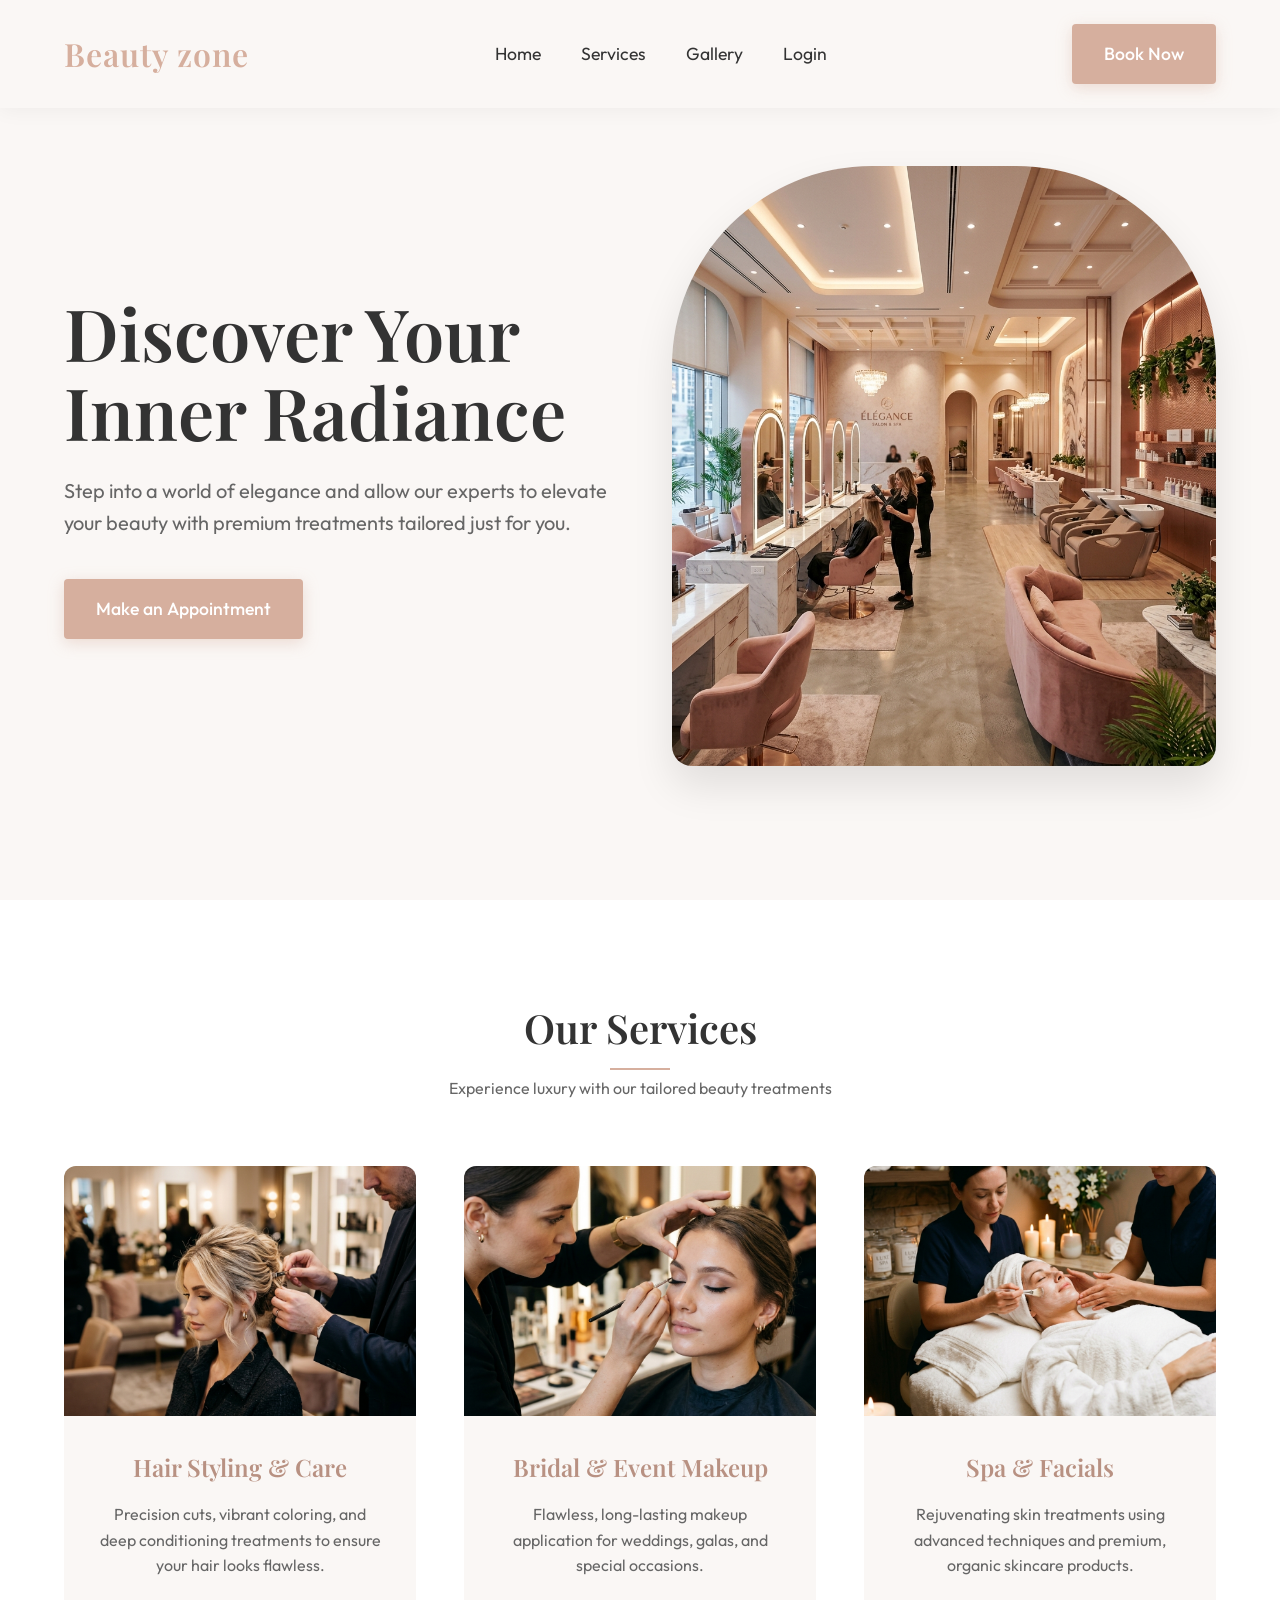
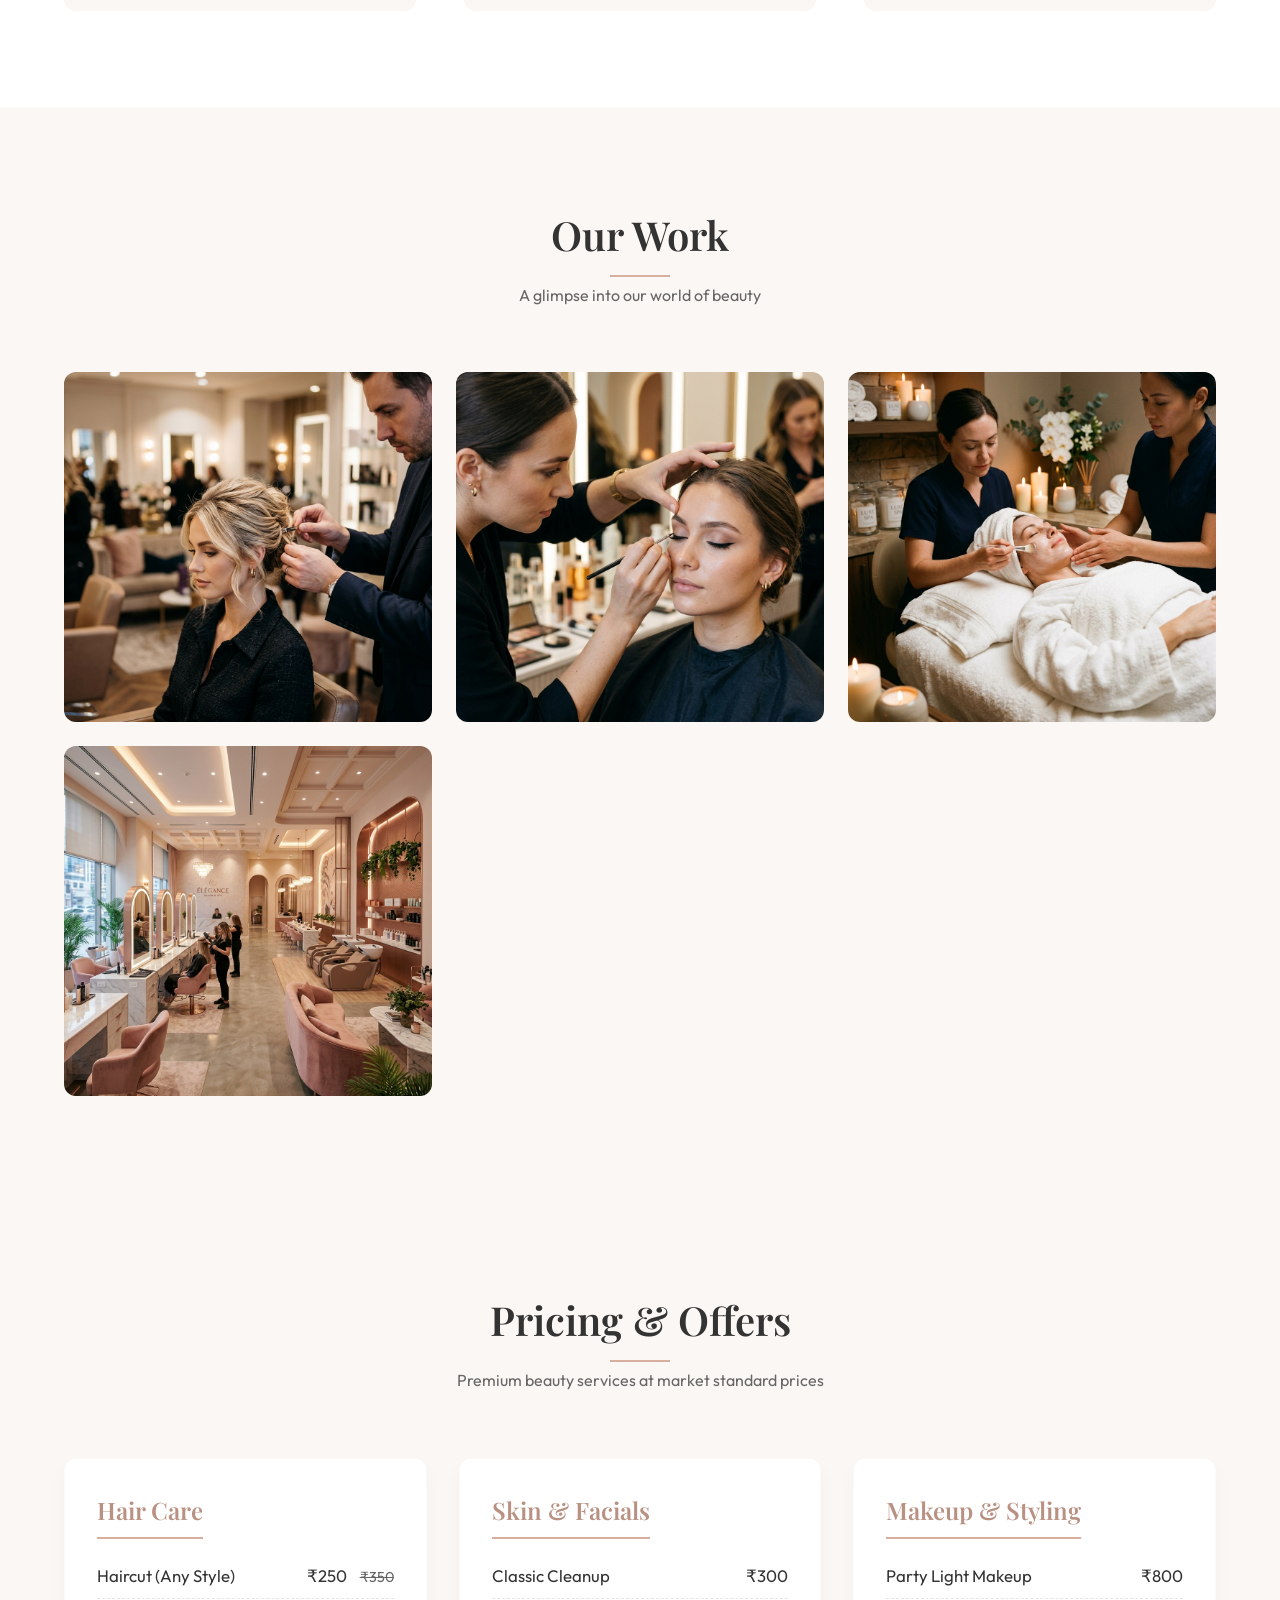
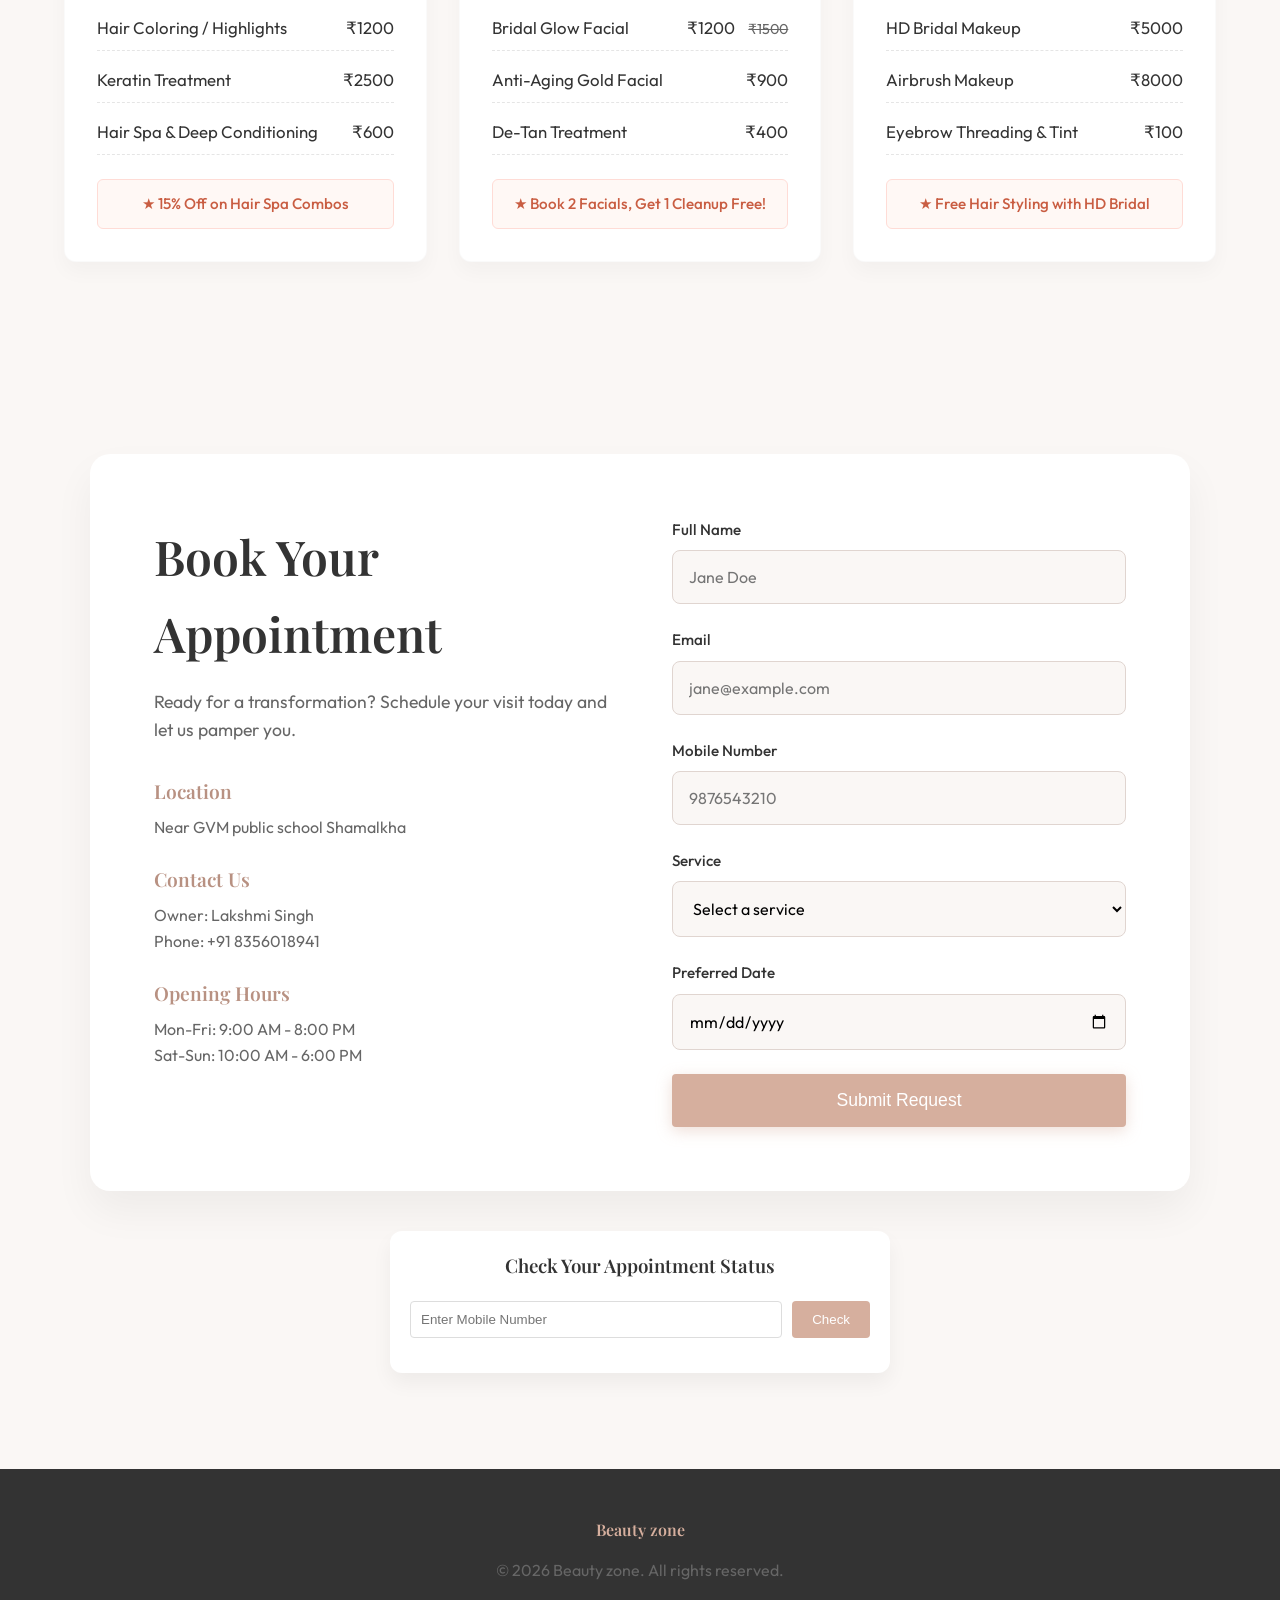
==== commit 0e628c63: "fifth change" ====
--- a/index.html
+++ b/index.html
@@ -20,6 +20,7 @@
                 <li><a href="#home">Home</a></li>
                 <li><a href="#services">Services</a></li>
                 <li><a href="#gallery">Gallery</a></li>
+                <li id="navLoginItem"><a href="#" onclick="openLoginModal(event)">Login</a></li>
             </ul>
         </nav>
         <a href="#booking" class="btn-primary">Book Now</a>
@@ -207,6 +208,27 @@
         </div>
     </footer>
 
+    <!-- Login Modal -->
+    <div id="loginModal" class="modal-overlay" style="display:none;">
+        <div class="modal-content">
+            <span class="close-btn" onclick="closeLoginModal()">&times;</span>
+            <h2 id="modalTitle">Login / Register</h2>
+            <p style="margin-bottom: 20px; color: var(--text-secondary);">Enter your mobile number to get a One-Time Password.</p>
+            
+            <div id="mobileStep">
+                <input type="tel" id="loginMobile" placeholder="e.g. 8356018941" pattern="[0-9]{10}" class="modal-input">
+                <button class="btn-primary btn-full" onclick="sendOtp()" style="margin-top: 15px;">Send OTP</button>
+            </div>
+            
+            <div id="otpStep" style="display:none;">
+                <p style="margin-bottom: 15px; font-weight: bold; color: green;">OTP sent to your mobile!</p>
+                <input type="text" id="loginOtp" placeholder="Enter 4-digit OTP" maxlength="4" class="modal-input">
+                <button class="btn-primary btn-full" onclick="verifyOtp()" style="margin-top: 15px;">Verify & Login</button>
+                <a href="#" onclick="cancelOtp(event)" style="display: block; text-align: center; margin-top: 15px; color: var(--text-secondary); text-decoration: underline;">Change Mobile Number</a>
+            </div>
+        </div>
+    </div>
+
     <script src="script.js"></script>
 </body>
 </html>
--- a/styles.css
+++ b/styles.css
@@ -427,6 +427,61 @@
     font-size: 0.95rem;
     text-align: center;
     border: 1px solid #ffdcd6;
+}
+
+/* Modal Styling */
+.modal-overlay {
+    position: fixed;
+    top: 0;
+    left: 0;
+    width: 100%;
+    height: 100%;
+    background-color: rgba(0, 0, 0, 0.6);
+    display: flex;
+    justify-content: center;
+    align-items: center;
+    z-index: 2000;
+}
+
+.modal-content {
+    background: var(--white);
+    padding: 3rem;
+    border-radius: 12px;
+    width: 100%;
+    max-width: 400px;
+    position: relative;
+    box-shadow: 0 25px 50px -12px rgba(0, 0, 0, 0.25);
+    text-align: center;
+}
+
+.close-btn {
+    position: absolute;
+    top: 15px;
+    right: 20px;
+    font-size: 1.5rem;
+    cursor: pointer;
+    color: var(--text-secondary);
+}
+
+.close-btn:hover {
+    color: var(--text-primary);
+}
+
+.modal-input {
+    width: 100%;
+    padding: 1rem;
+    border: 1px solid #e0d5d0;
+    border-radius: 8px;
+    font-family: var(--font-body);
+    font-size: 1.1rem;
+    text-align: center;
+    outline: none;
+    transition: var(--transition);
+}
+
+.modal-input:focus {
+    border-color: var(--accent-color);
+    box-shadow: 0 0 0 3px rgba(214, 175, 158, 0.2);
 }
 
 /* Footer */
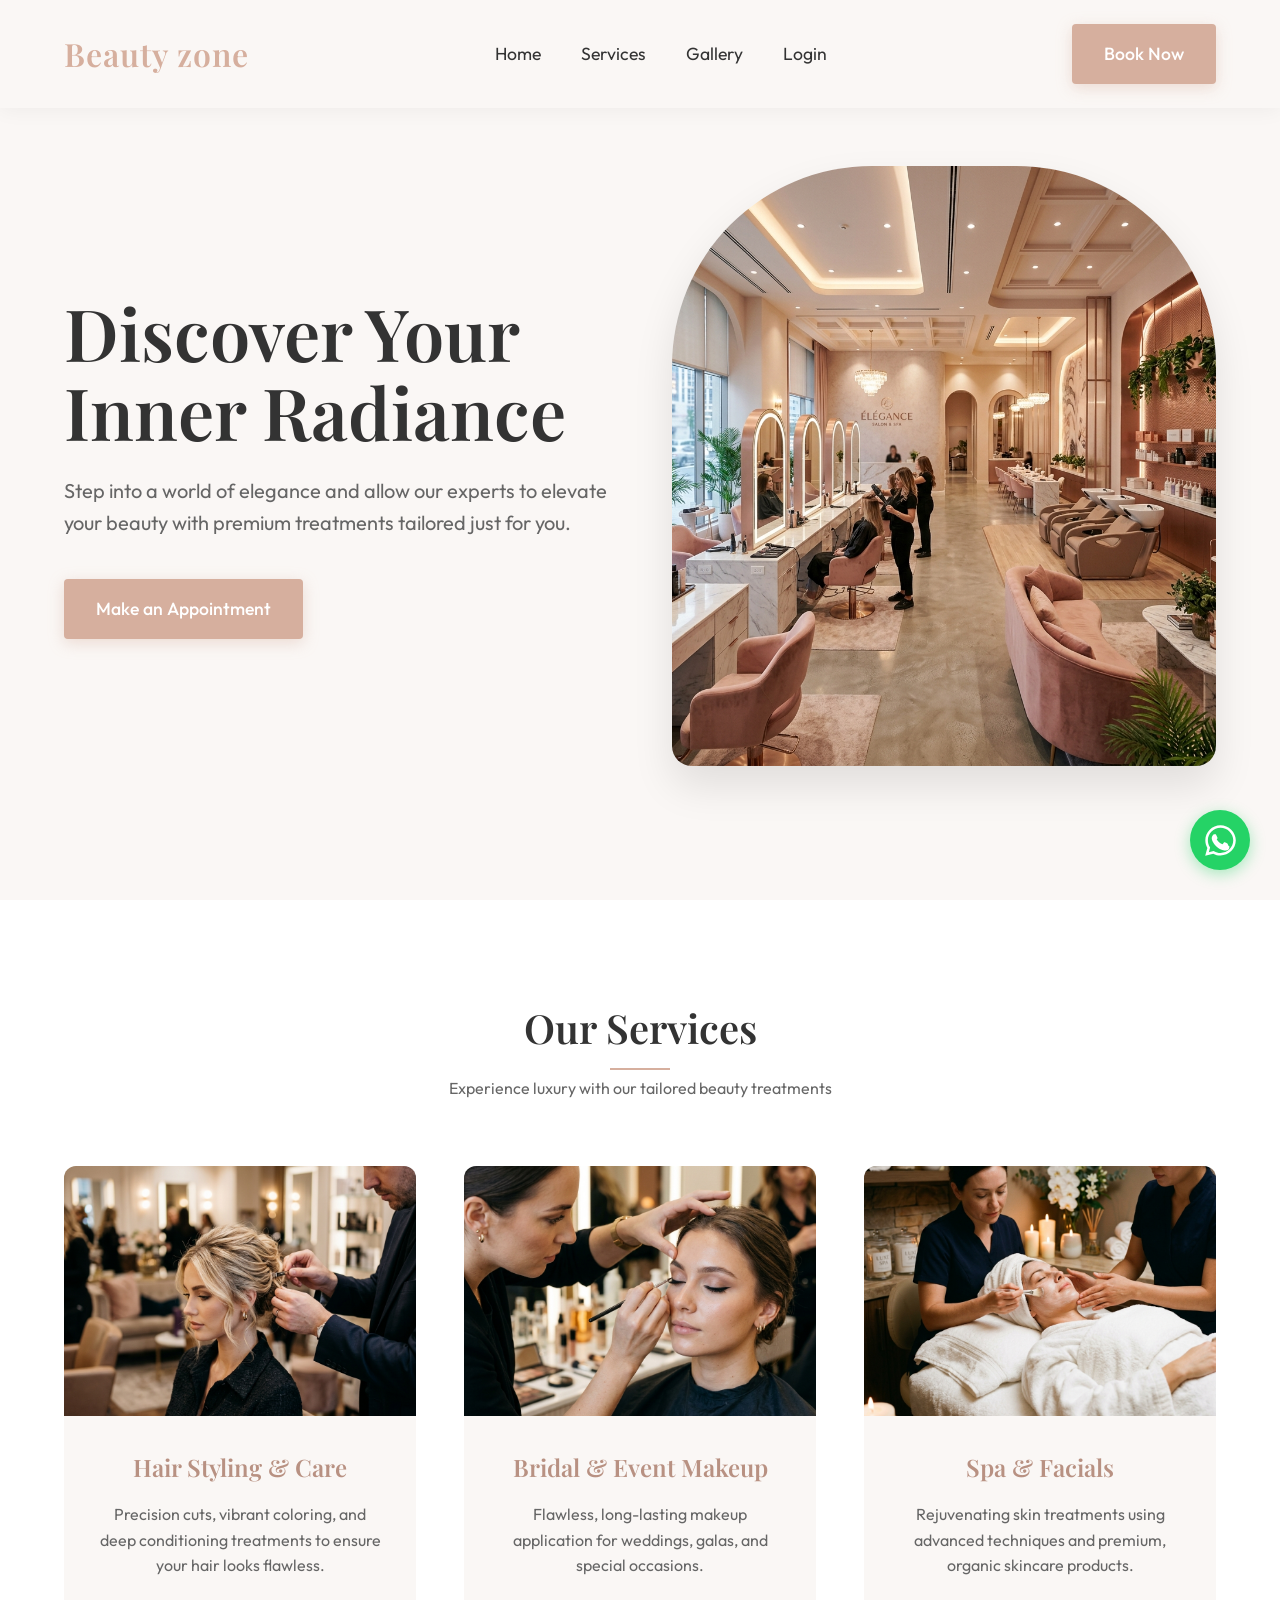
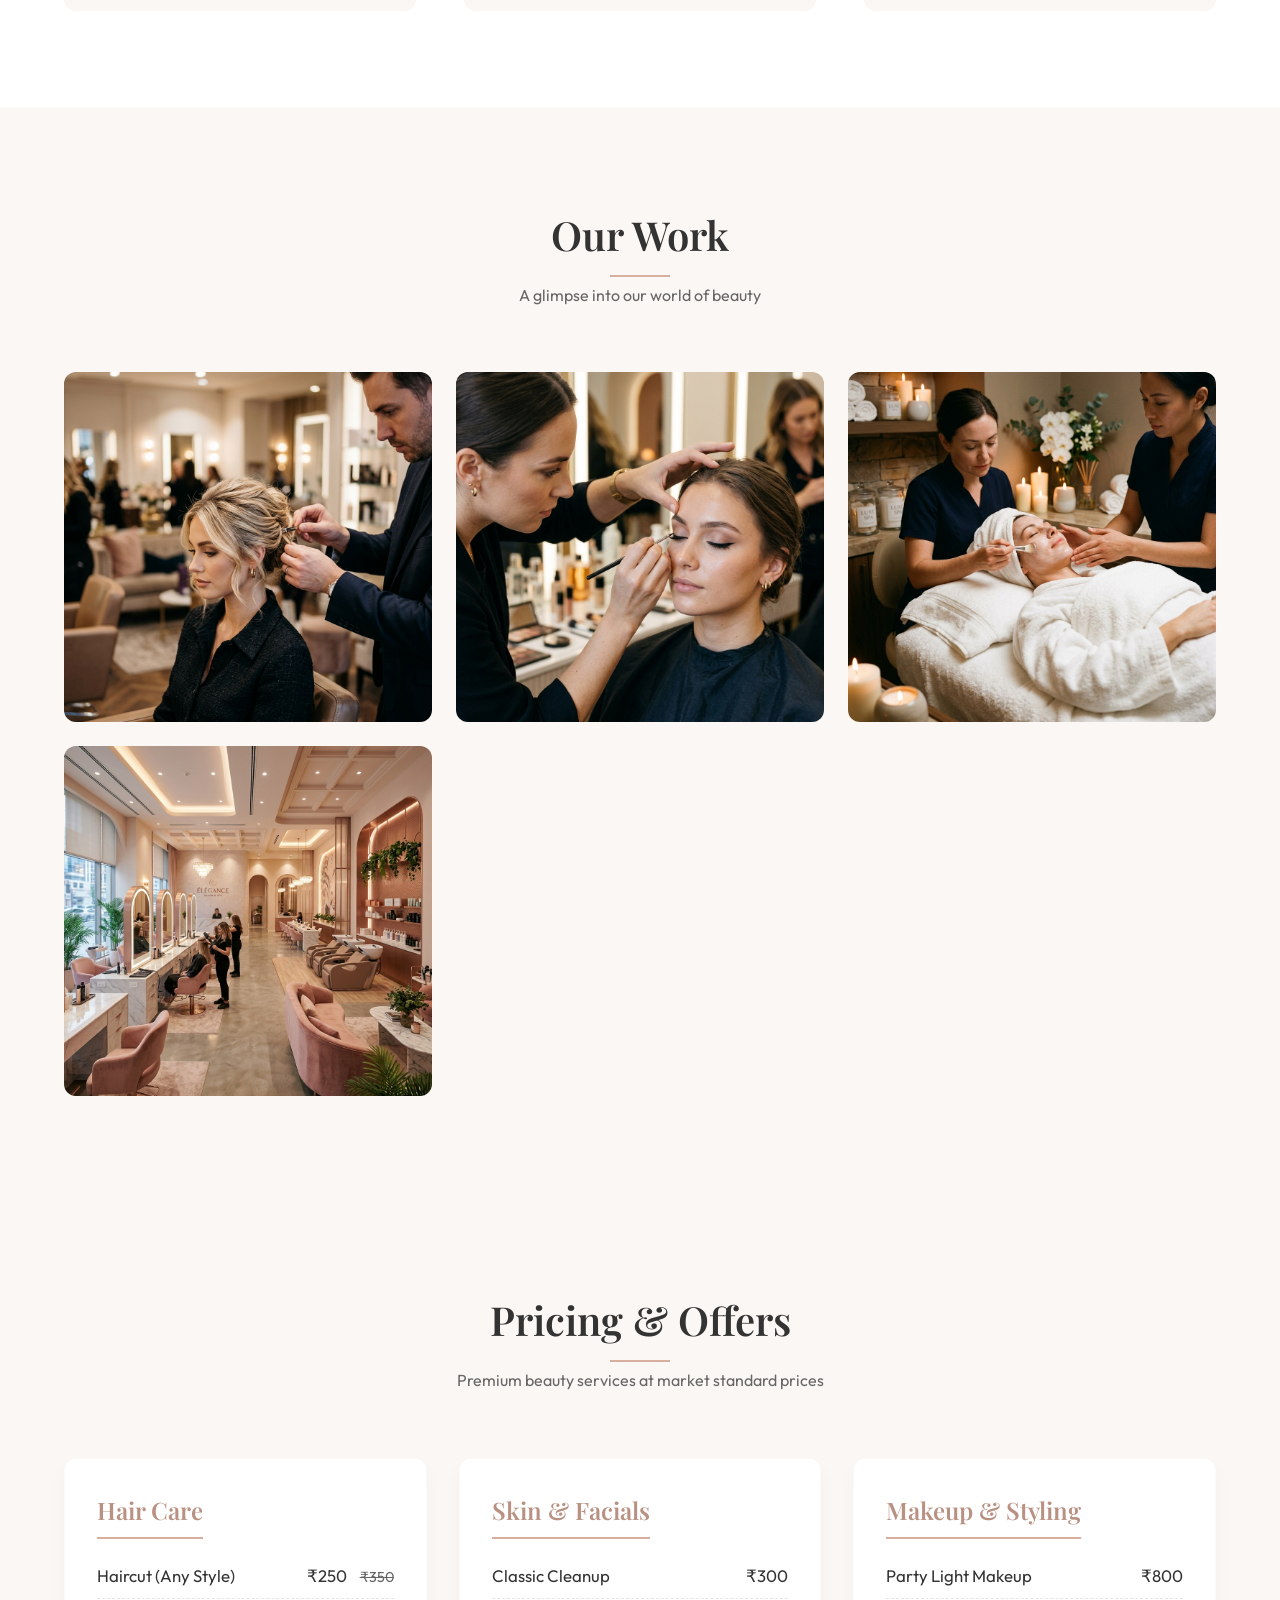
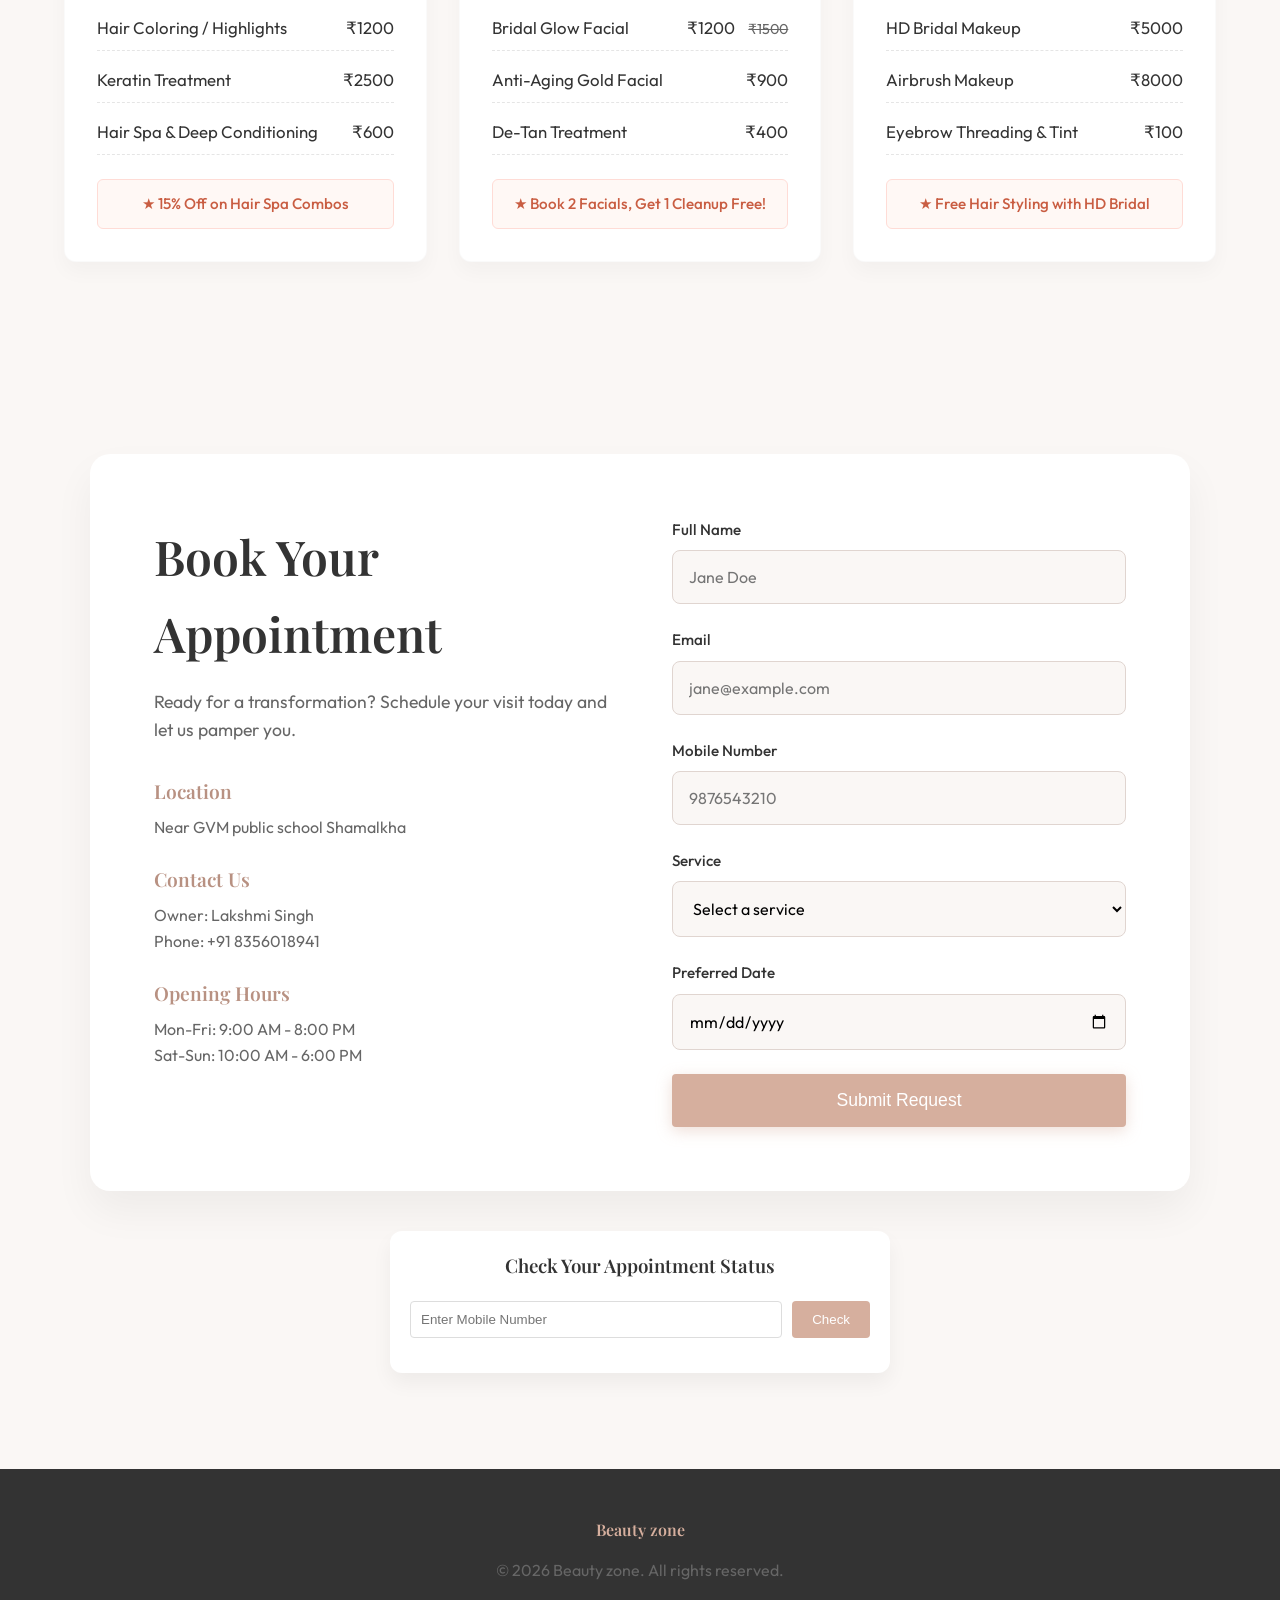
==== commit aec0937c: "sixth change" ====
--- a/index.html
+++ b/index.html
@@ -15,6 +15,11 @@
     <!-- Navbar -->
     <header class="navbar">
         <div class="logo">Beauty zone</div>
+        <div class="hamburger" id="hamburger">
+            <span></span>
+            <span></span>
+            <span></span>
+        </div>
         <nav>
             <ul class="nav-links">
                 <li><a href="#home">Home</a></li>
@@ -229,6 +234,11 @@
         </div>
     </div>
 
+    <!-- WhatsApp Floating Button -->
+    <a href="https://wa.me/918356018941?text=Hi%20Beauty%20Zone!%20I%20would%20like%20to%20book%20an%20appointment." class="whatsapp-btn" target="_blank" rel="noopener noreferrer">
+        <svg xmlns="http://www.w3.org/2000/svg" viewBox="0 0 448 512"><!--!Font Awesome Free 6.5.1 by @fontawesome - https://fontawesome.com License - https://fontawesome.com/license/free Copyright 2024 Fonticons, Inc.--><path fill="currentColor" d="M380.9 97.1C339 55.1 283.2 32 223.9 32c-122.4 0-222 99.6-222 222 0 39.1 10.2 77.3 29.6 111L0 480l117.7-30.9c32.4 17.7 68.9 27 106.1 27h.1c122.3 0 224.1-99.6 224.1-222 0-59.3-25.2-115-67.1-157.1zm-157 341.6c-33.2 0-65.7-8.9-94-25.7l-6.7-4-69.8 18.3L72 359.2l-4.4-7c-18.5-29.4-28.2-63.3-28.2-98.2 0-101.7 82.8-184.5 184.6-184.5 49.3 0 95.6 19.2 130.4 54.1 34.8 34.9 56.2 81.2 56.1 130.5 0 101.8-84.9 184.6-186.6 184.6zm101.2-138.2c-5.5-2.8-32.8-16.2-37.9-18-5.1-1.9-8.8-2.8-12.5 2.8-3.7 5.6-14.3 18-17.6 21.8-3.2 3.7-6.5 4.2-12 1.4-32.6-16.3-54-29.1-75.5-66-2.1-3.6 2.1-3.2 7.6-14.1 1.4-2.8 2.8-5.2 3.2-7 1.8-8.1-14.1-34.1-19.3-46.6-5.1-12.4-10.2-10.7-14.1-10.9-3.7-.2-7.9-.2-12.1-.2-4.2 0-11.1 1.6-16.9 7.9-5.8 6.3-22.3 21.8-22.3 53.2 0 31.4 22.8 61.8 26 66 3.2 4.2 44.9 68.5 108.8 96 15.2 6.5 27 10.4 36.3 13.3 15.3 4.9 29.2 4.2 40.2 2.5 12.3-1.9 37.9-15.5 43.1-30.5 5.3-15.1 5.3-28.1 3.7-30.5-1.5-2.6-5.5-4.1-11-6.9z"/></svg>
+    </a>
+
     <script src="script.js"></script>
 </body>
 </html>
--- a/styles.css
+++ b/styles.css
@@ -497,6 +497,67 @@
     margin-bottom: 1rem;
 }
 
+/* Hamburger Menu */
+.hamburger {
+    display: none;
+    flex-direction: column;
+    justify-content: space-between;
+    width: 30px;
+    height: 21px;
+    cursor: pointer;
+    z-index: 1001; /* Above mobile menu */
+}
+
+.hamburger span {
+    display: block;
+    height: 3px;
+    width: 100%;
+    background-color: var(--accent-dark);
+    border-radius: 3px;
+    transition: var(--transition);
+}
+
+.hamburger.active span:nth-child(1) {
+    transform: translateY(9px) rotate(45deg);
+}
+
+.hamburger.active span:nth-child(2) {
+    opacity: 0;
+}
+
+.hamburger.active span:nth-child(3) {
+    transform: translateY(-9px) rotate(-45deg);
+}
+
+/* WhatsApp Sticky Button */
+.whatsapp-btn {
+    position: fixed;
+    bottom: 30px;
+    right: 30px;
+    width: 60px;
+    height: 60px;
+    background-color: #25D366;
+    color: white;
+    border-radius: 50%;
+    display: flex;
+    justify-content: center;
+    align-items: center;
+    box-shadow: 0 4px 15px rgba(37, 211, 102, 0.4);
+    z-index: 1000;
+    transition: var(--transition);
+}
+
+.whatsapp-btn svg {
+    width: 35px;
+    height: 35px;
+}
+
+.whatsapp-btn:hover {
+    transform: translateY(-5px) scale(1.05);
+    box-shadow: 0 6px 20px rgba(37, 211, 102, 0.6);
+    color: white;
+}
+
 /* Animations */
 .fade-in {
     opacity: 0;
@@ -518,7 +579,8 @@
     .hero {
         flex-direction: column;
         text-align: center;
-        padding-top: 10rem;
+        padding-top: 8rem;
+        gap: 2rem;
     }
     
     .hero-content h1 {
@@ -528,21 +590,80 @@
     .hero-image {
         width: 100%;
         height: 400px;
-        border-radius: 20px;
+        border-radius: 200px 200px 20px 20px;
     }
     
     .booking-container {
         flex-direction: column;
-        padding: 2rem;
-    }
-}
-
-@media (max-width: 600px) {
+        padding: 2.5rem;
+        gap: 2.5rem;
+    }
+}
+
+@media (max-width: 768px) {
+    section {
+        padding: 4rem 5%;
+    }
+
+    .hamburger {
+        display: flex;
+    }
+
     .nav-links {
-        display: none; /* In a real app we'd add a hamburger menu */
+        position: fixed;
+        top: 0;
+        right: -100%;
+        width: 75%;
+        max-width: 400px;
+        height: 100vh;
+        background-color: var(--bg-color);
+        flex-direction: column;
+        justify-content: center;
+        align-items: center;
+        gap: 2rem;
+        box-shadow: -10px 0 30px rgba(0, 0, 0, 0.1);
+        transition: right 0.4s cubic-bezier(0.25, 0.8, 0.25, 1);
+        z-index: 1000;
+    }
+
+    .nav-links.active {
+        right: 0;
+    }
+
+    .nav-links a {
+        font-size: 1.5rem;
+        font-weight: 500;
+    }
+    
+    header.navbar .btn-primary {
+        display: none;
+    }
+    
+    .hero-content h1 {
+        font-size: 2.8rem;
+    }
+
+    .hero-content p {
+        font-size: 1.1rem;
     }
     
     .section-title h2 {
-        font-size: 2rem;
-    }
-}
+        font-size: 2.2rem;
+    }
+
+    .btn-primary {
+        width: 100%;
+    }
+    
+    .whatsapp-btn {
+        bottom: 20px;
+        right: 20px;
+        width: 55px;
+        height: 55px;
+    }
+    
+    .whatsapp-btn svg {
+        width: 30px;
+        height: 30px;
+    }
+}
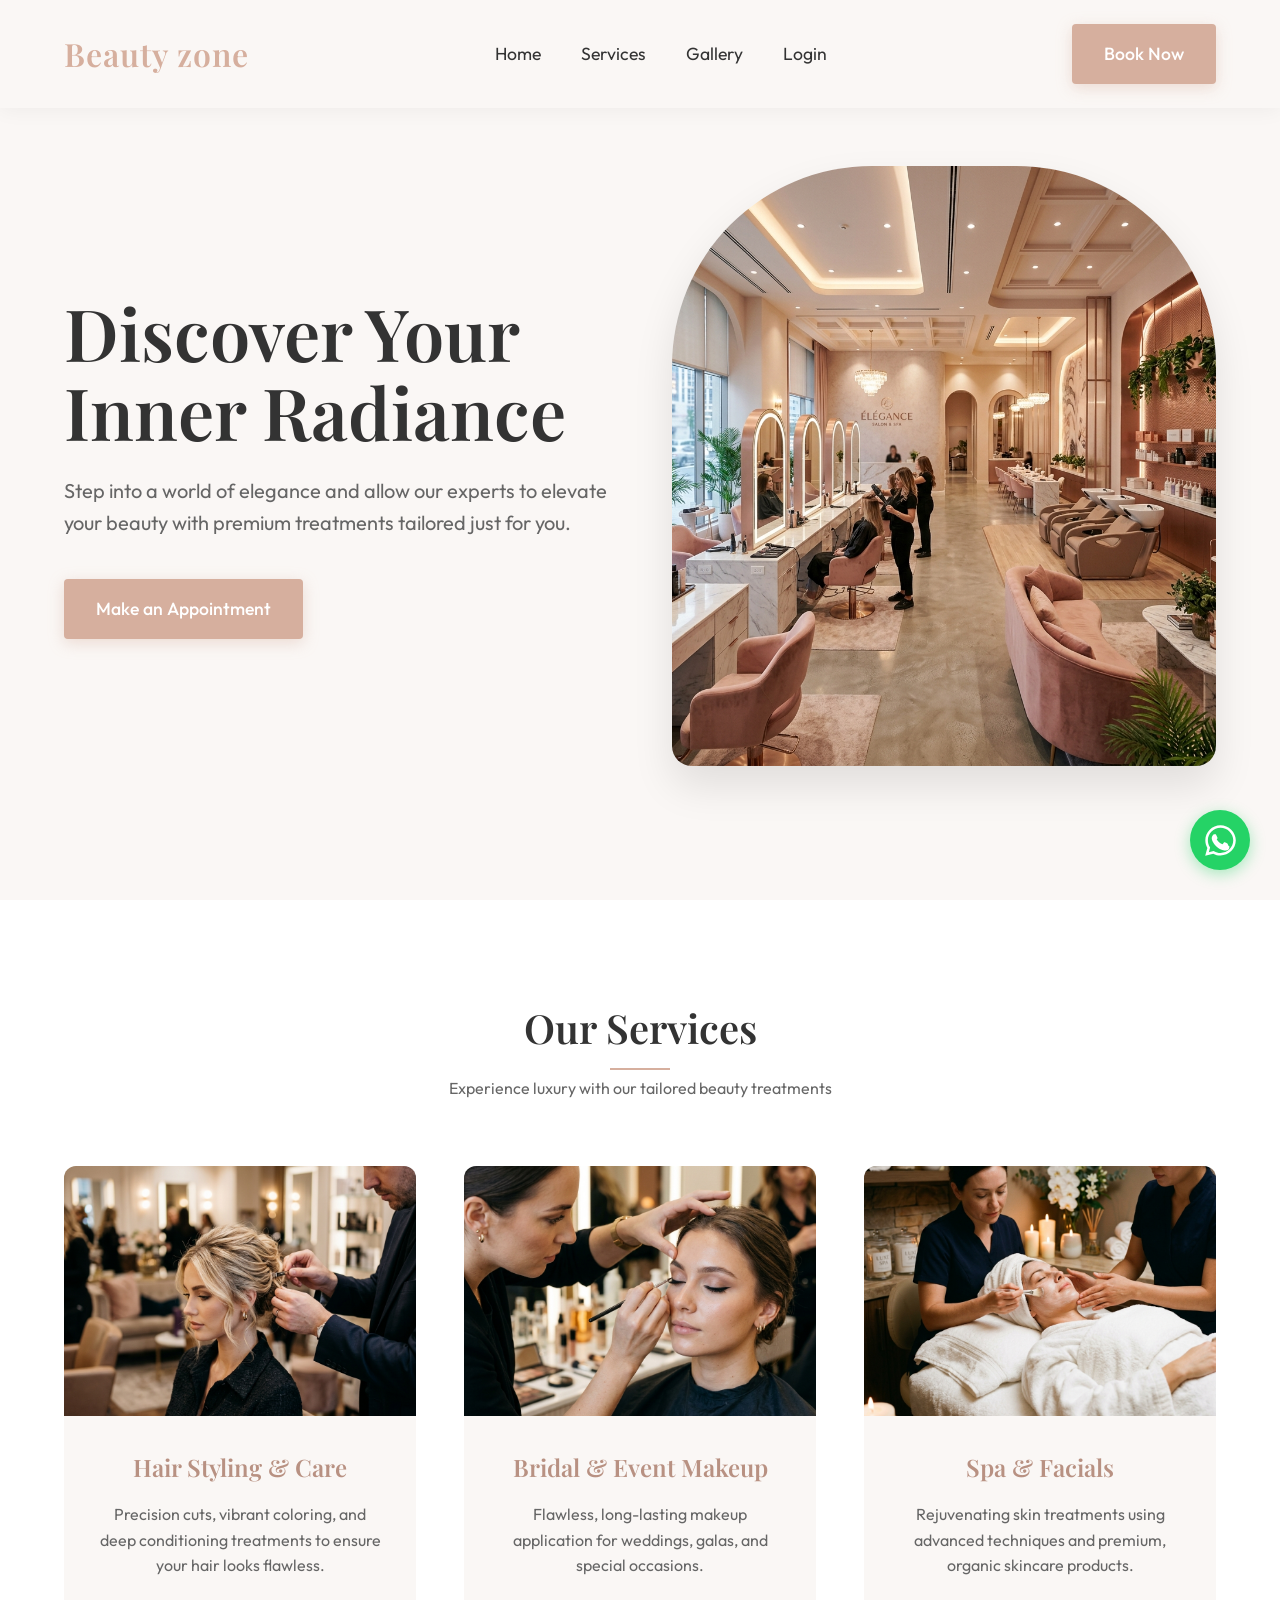
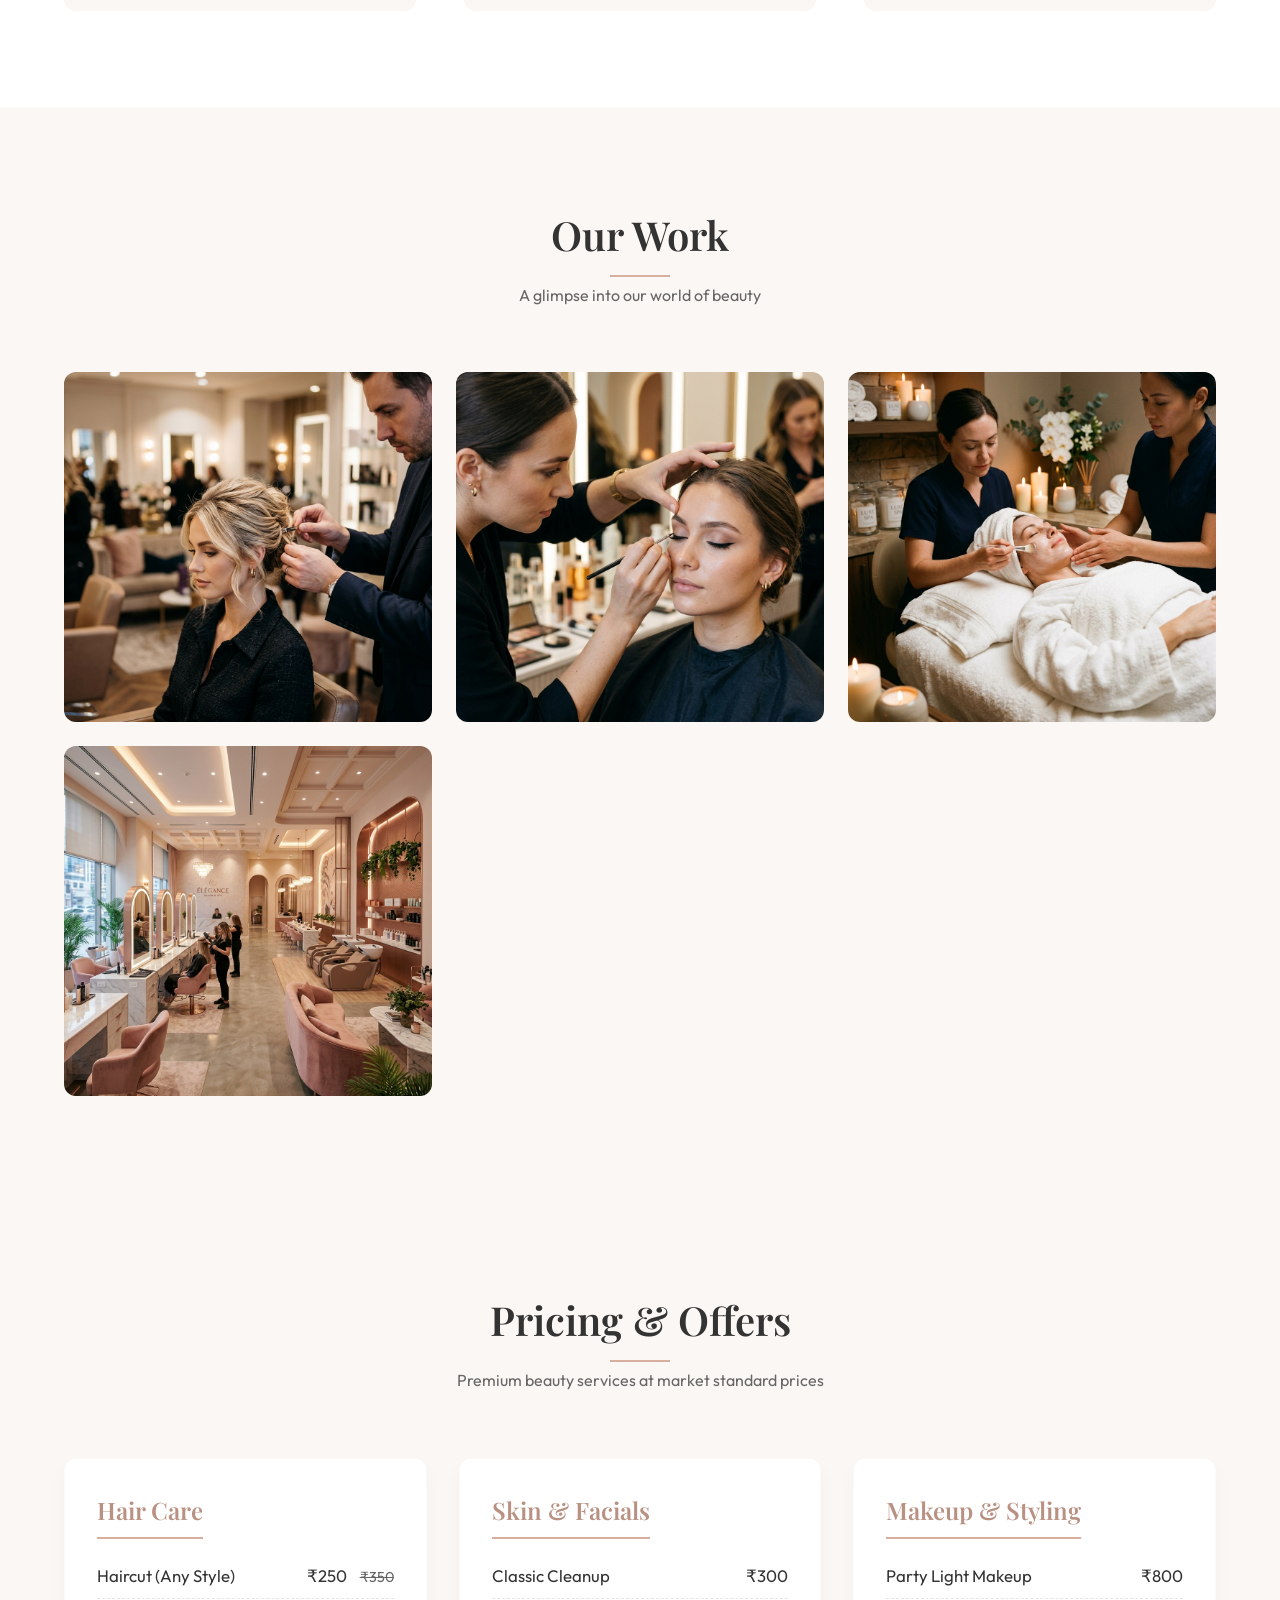
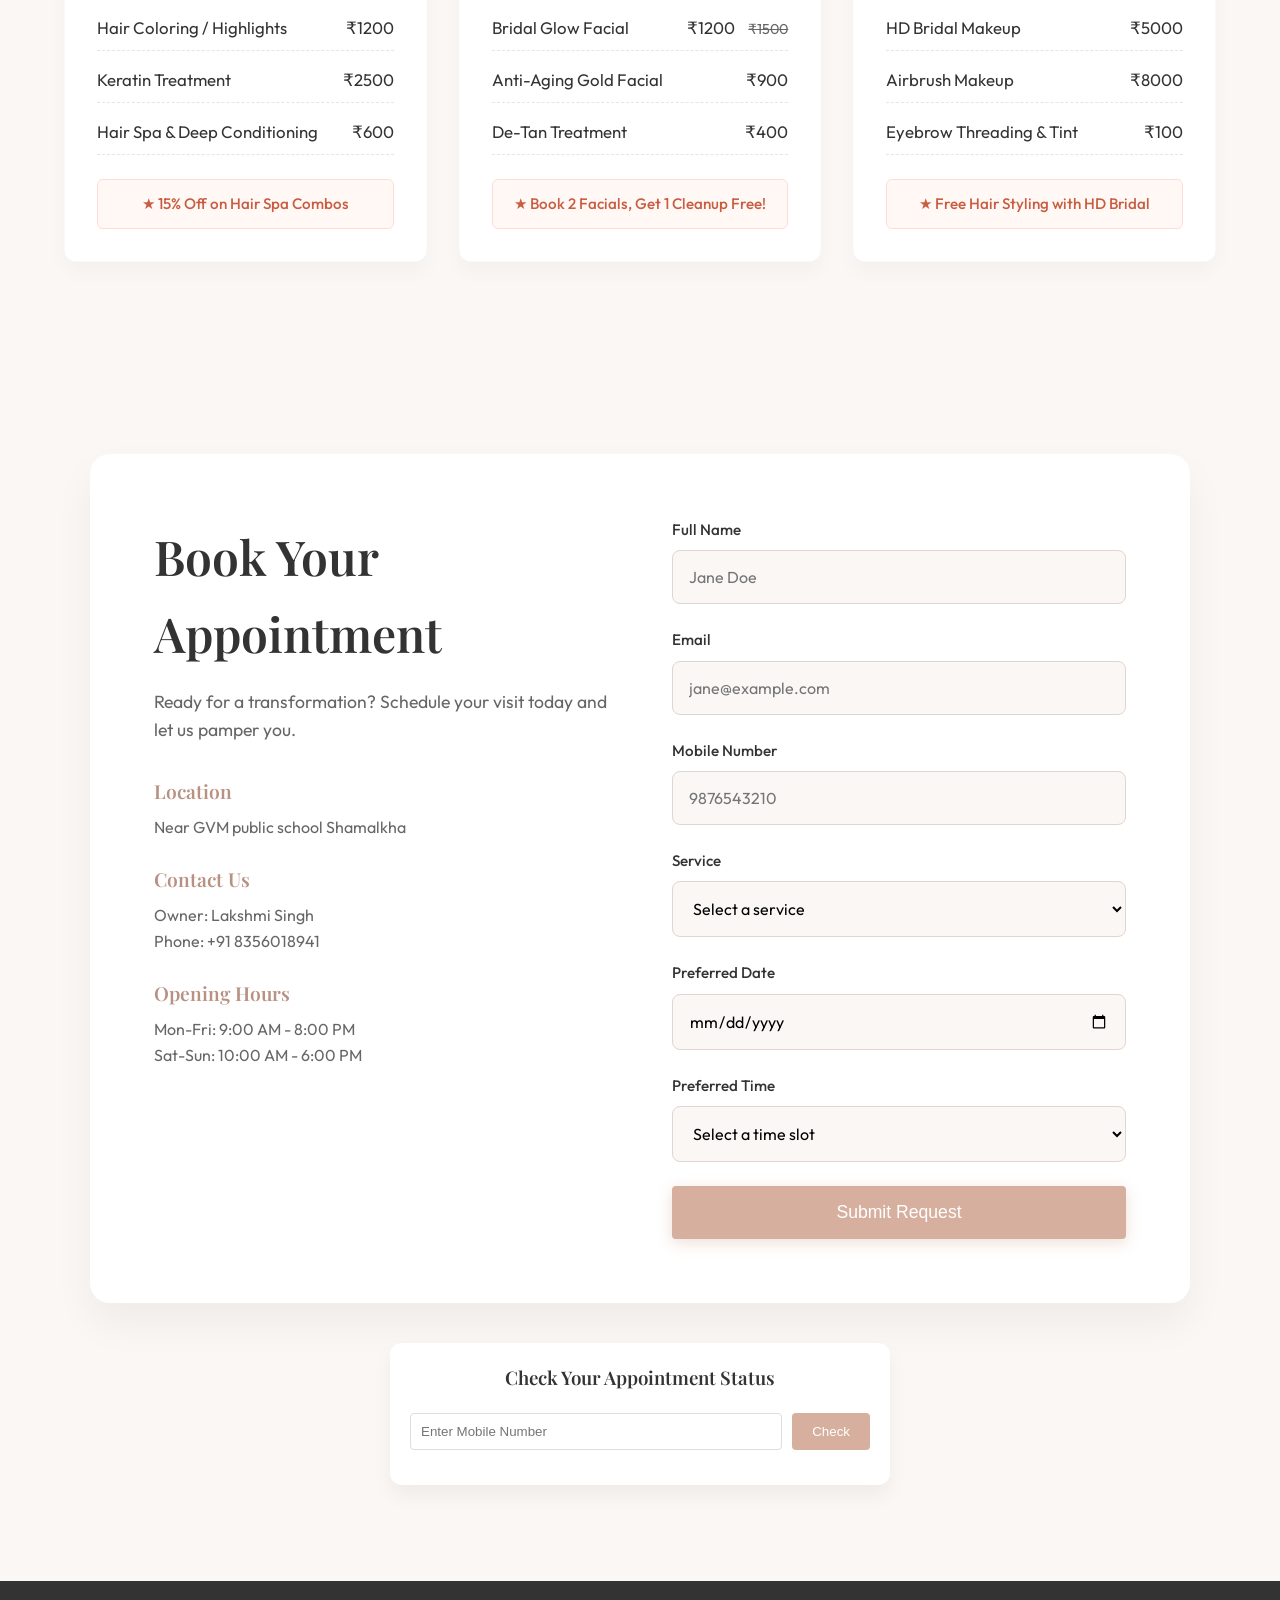
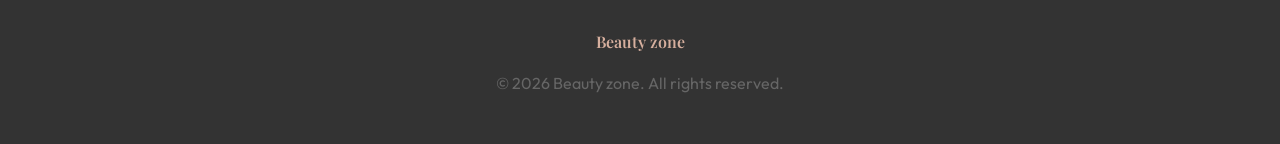
==== commit d8c769eb: "seventh change" ====
--- a/index.html
+++ b/index.html
@@ -191,6 +191,15 @@
                     <label for="date">Preferred Date</label>
                     <input type="date" id="date" required>
                 </div>
+                <div class="form-group">
+                    <label for="time">Preferred Time</label>
+                    <select id="time" required>
+                        <option value="">Select a time slot</option>
+                        <option value="Morning (9 AM - 12 PM)">Morning (9 AM - 12 PM)</option>
+                        <option value="Afternoon (12 PM - 4 PM)">Afternoon (12 PM - 4 PM)</option>
+                        <option value="Evening (4 PM - 8 PM)">Evening (4 PM - 8 PM)</option>
+                    </select>
+                </div>
                 <button type="submit" class="btn-primary btn-full">Submit Request</button>
             </form>
         </div>
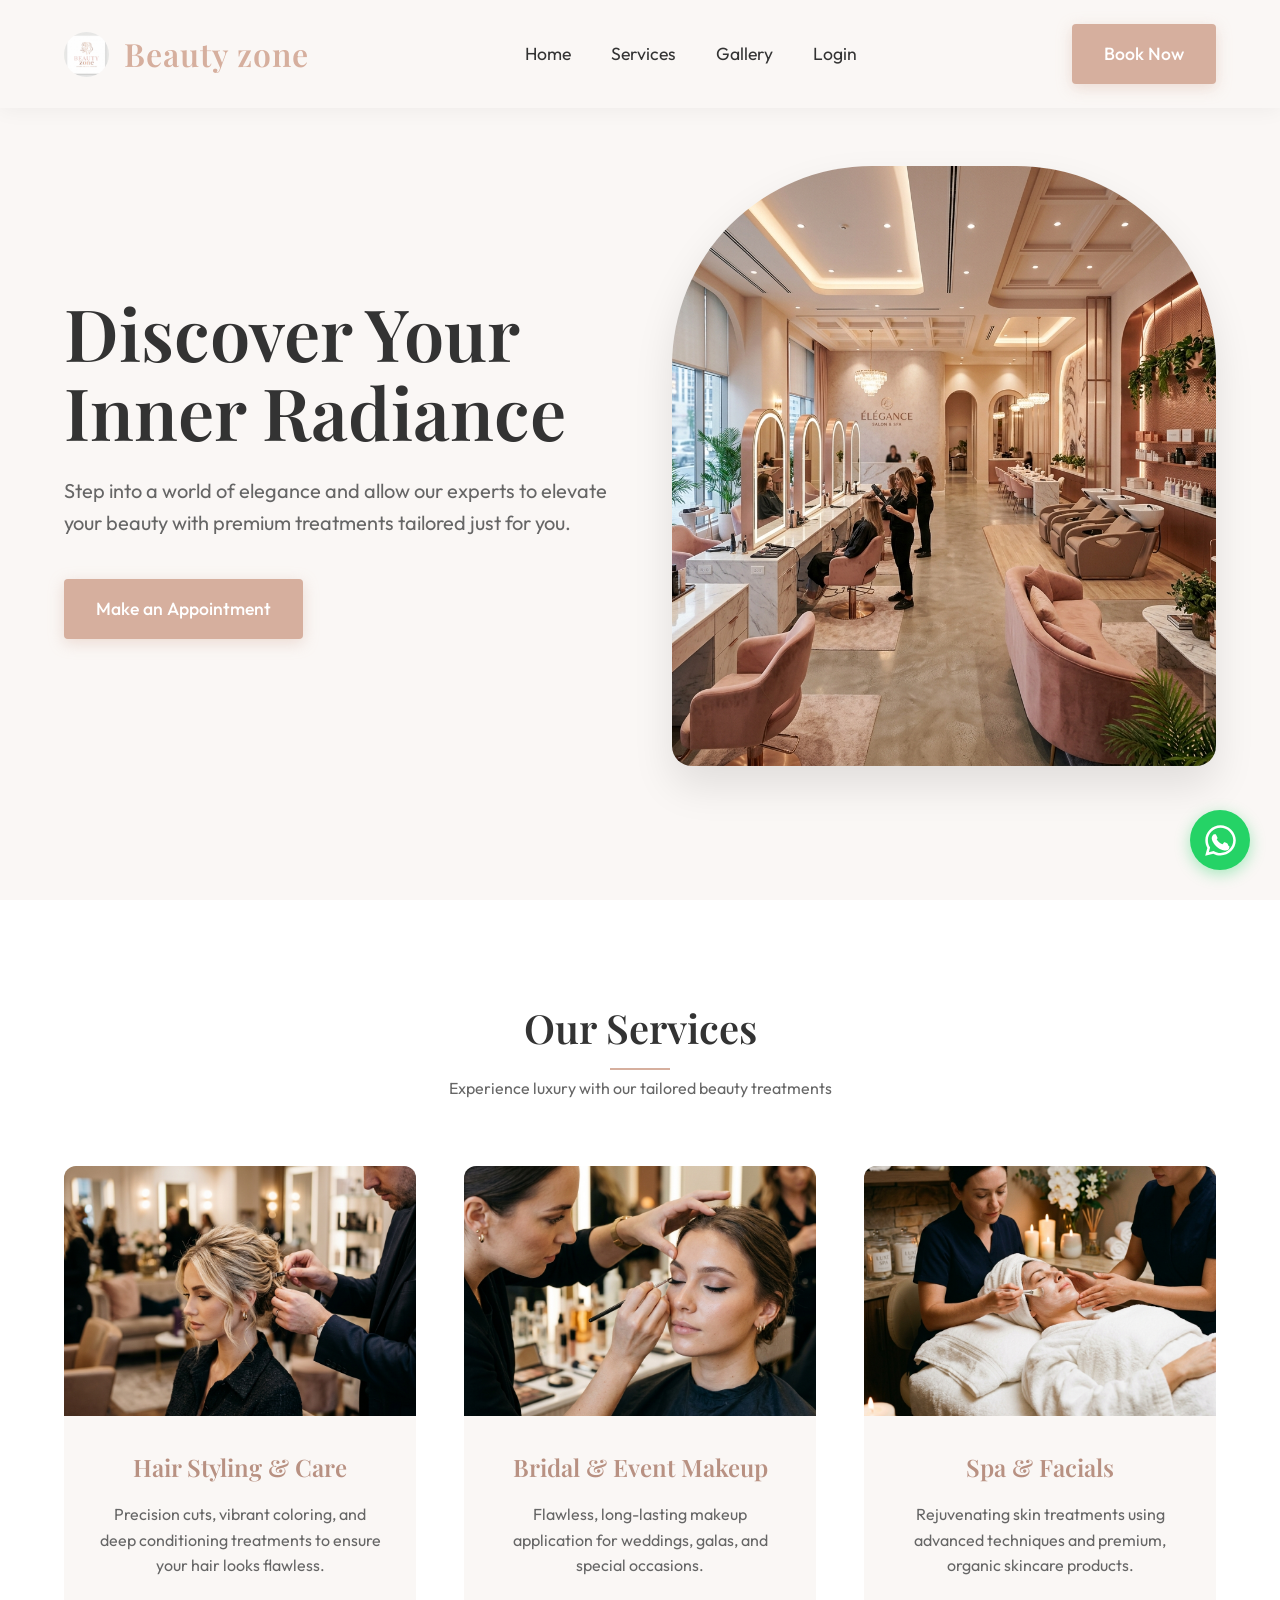
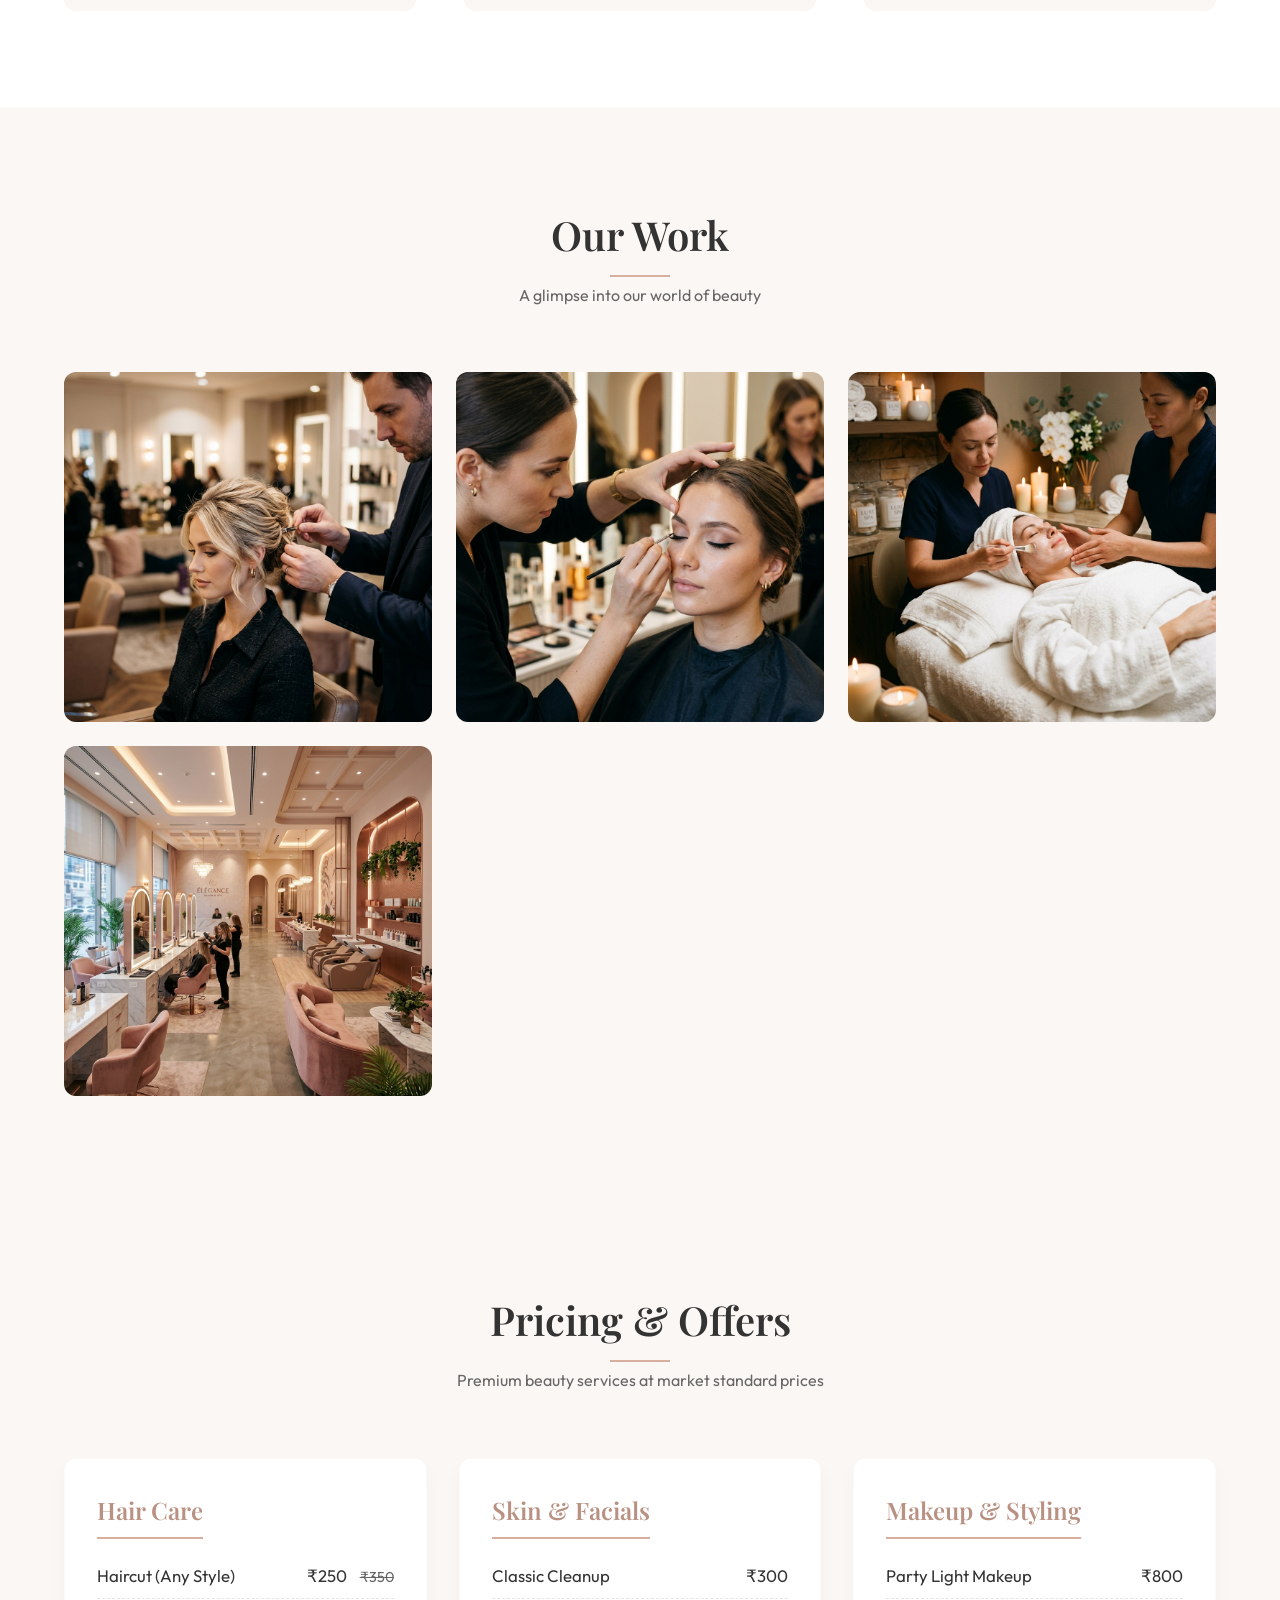
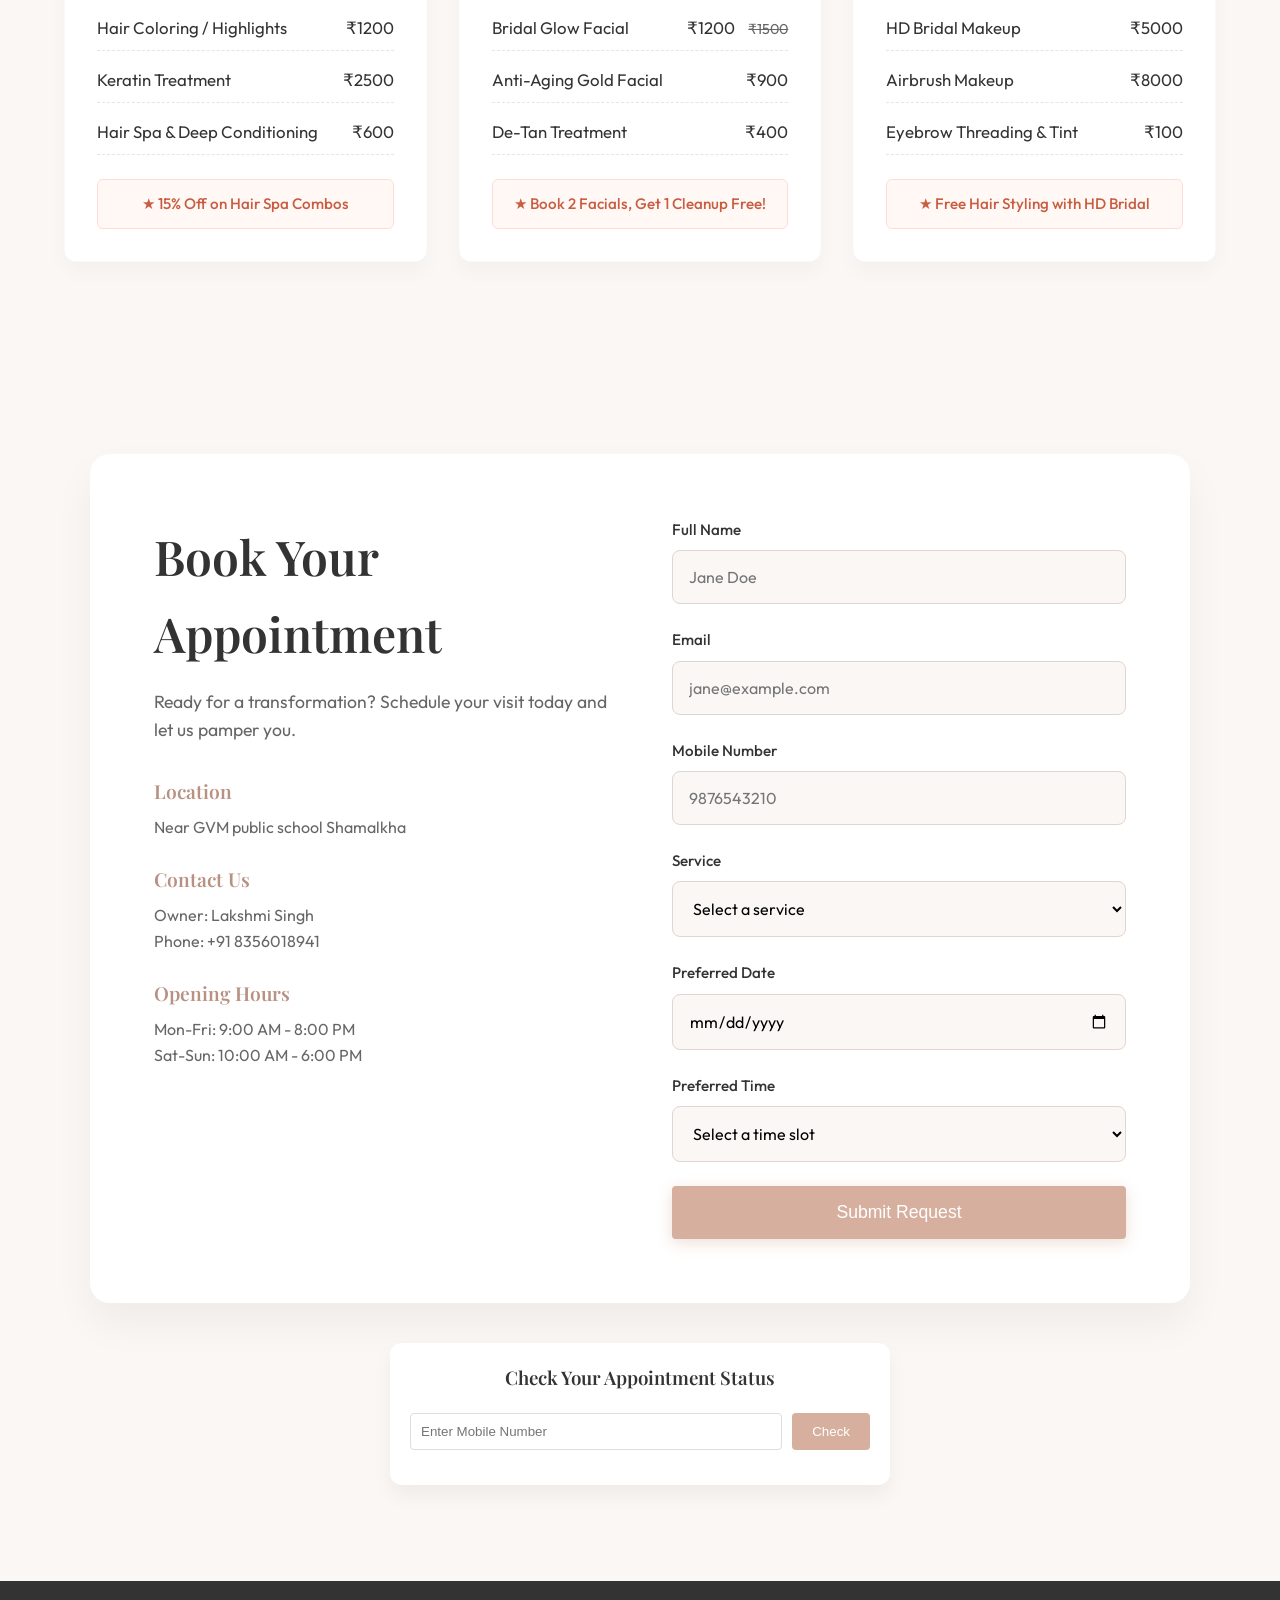
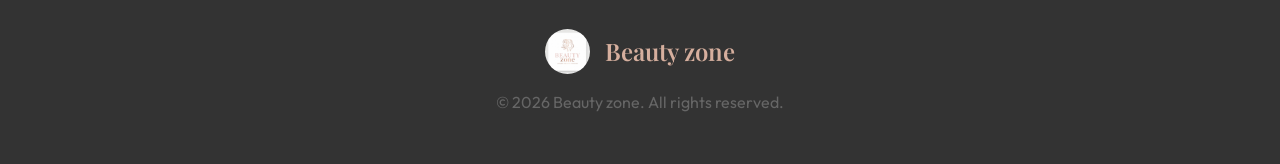
==== commit 2669930f: "merge change for logo" ====
--- a/index.html
+++ b/index.html
@@ -14,7 +14,10 @@
 <body>
     <!-- Navbar -->
     <header class="navbar">
-        <div class="logo">Beauty zone</div>
+        <div class="logo">
+            <img src="assets/logo.png" alt="Icon">
+            <span>Beauty zone</span>
+        </div>
         <div class="hamburger" id="hamburger">
             <span></span>
             <span></span>
@@ -217,7 +220,10 @@
     <!-- Footer -->
     <footer>
         <div class="footer-content">
-            <div class="logo">Beauty zone</div>
+            <div class="logo">
+                <img src="assets/logo.png" alt="Icon">
+                <span>Beauty zone</span>
+            </div>
             <p>&copy; 2026 Beauty zone. All rights reserved.</p>
         </div>
     </footer>
--- a/styles.css
+++ b/styles.css
@@ -122,9 +122,19 @@
 }
 
 .navbar .logo {
+    display: flex;
+    align-items: center;
+    gap: 15px;
     font-size: 2rem;
     color: var(--accent-color);
     letter-spacing: 1px;
+}
+
+.logo img {
+    height: 45px;
+    width: auto;
+    object-fit: contain;
+    border-radius: 50%; /* Optional: make it circular if it's a square image */
 }
 
 .nav-links {
@@ -493,8 +503,13 @@
 }
 
 footer .logo {
+    display: flex;
+    justify-content: center;
+    align-items: center;
+    gap: 15px;
     color: var(--accent-color);
     margin-bottom: 1rem;
+    font-size: 1.5rem;
 }
 
 /* Hamburger Menu */
